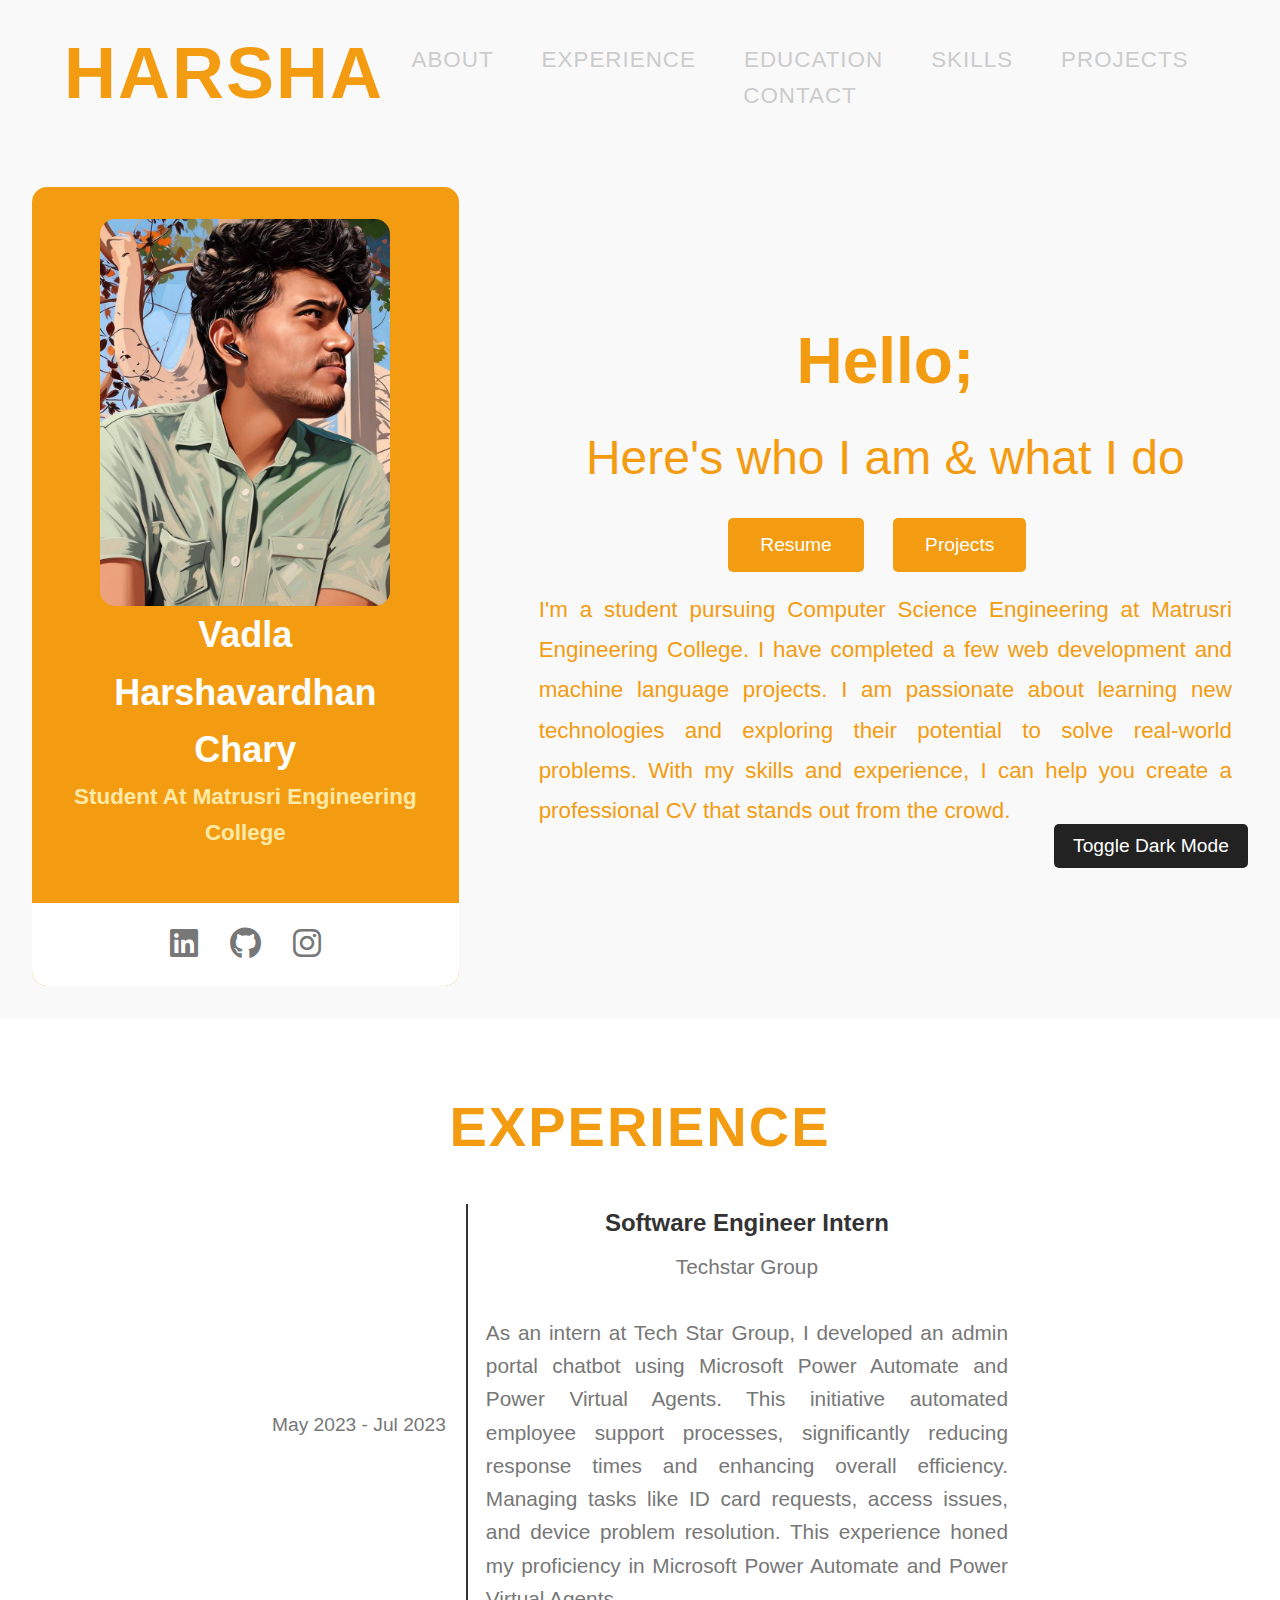
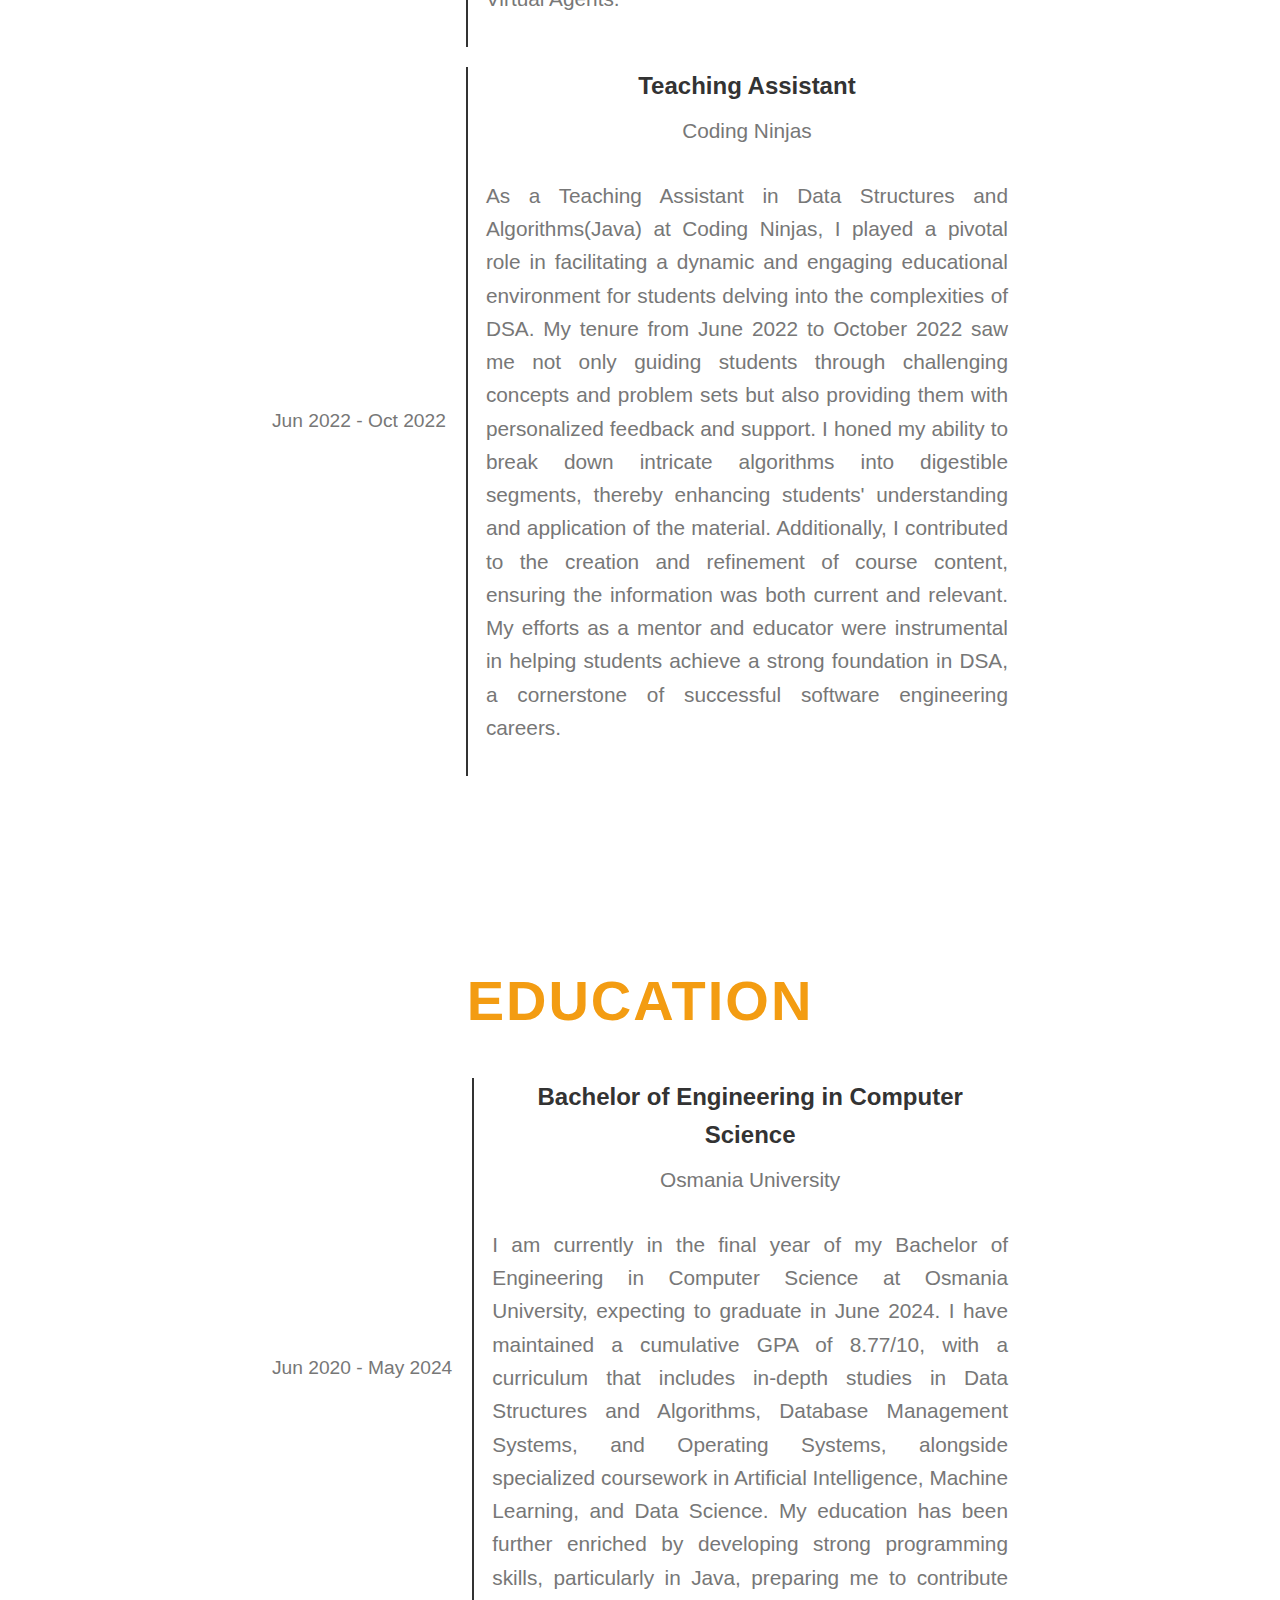
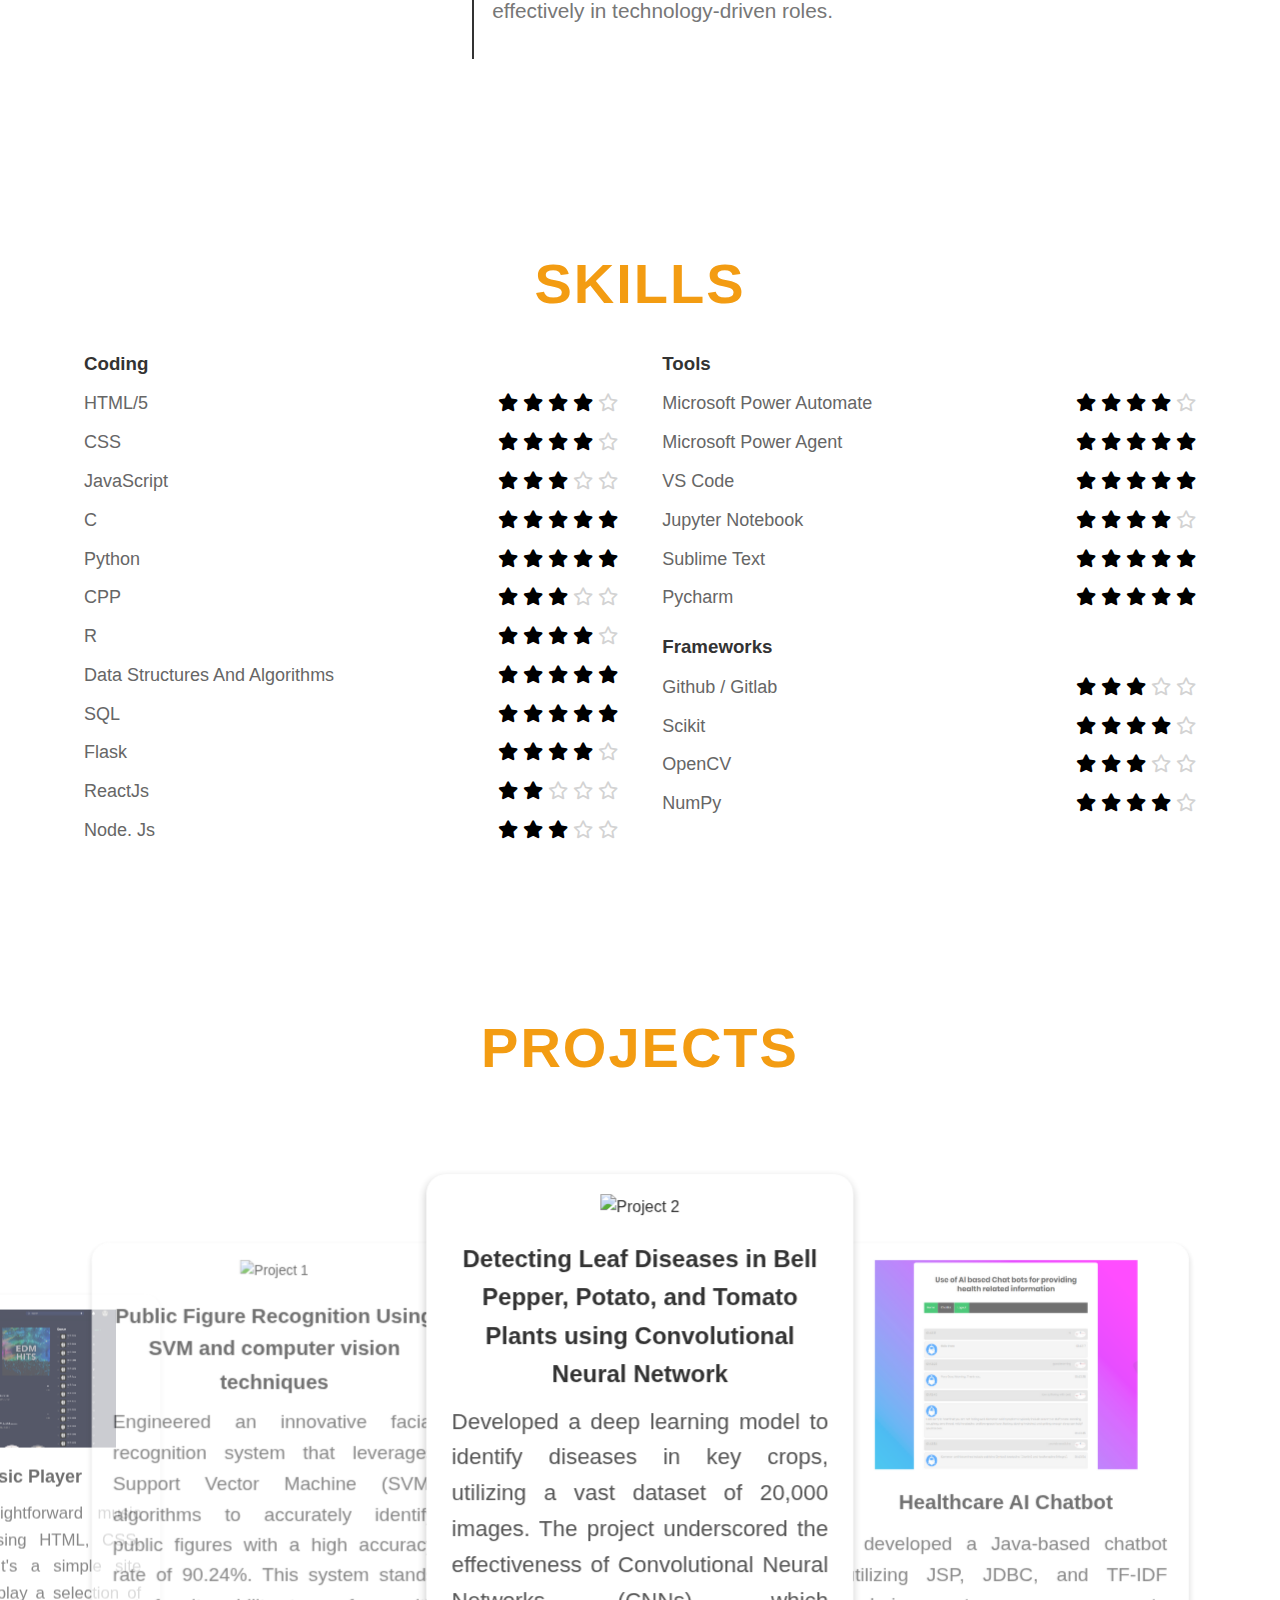
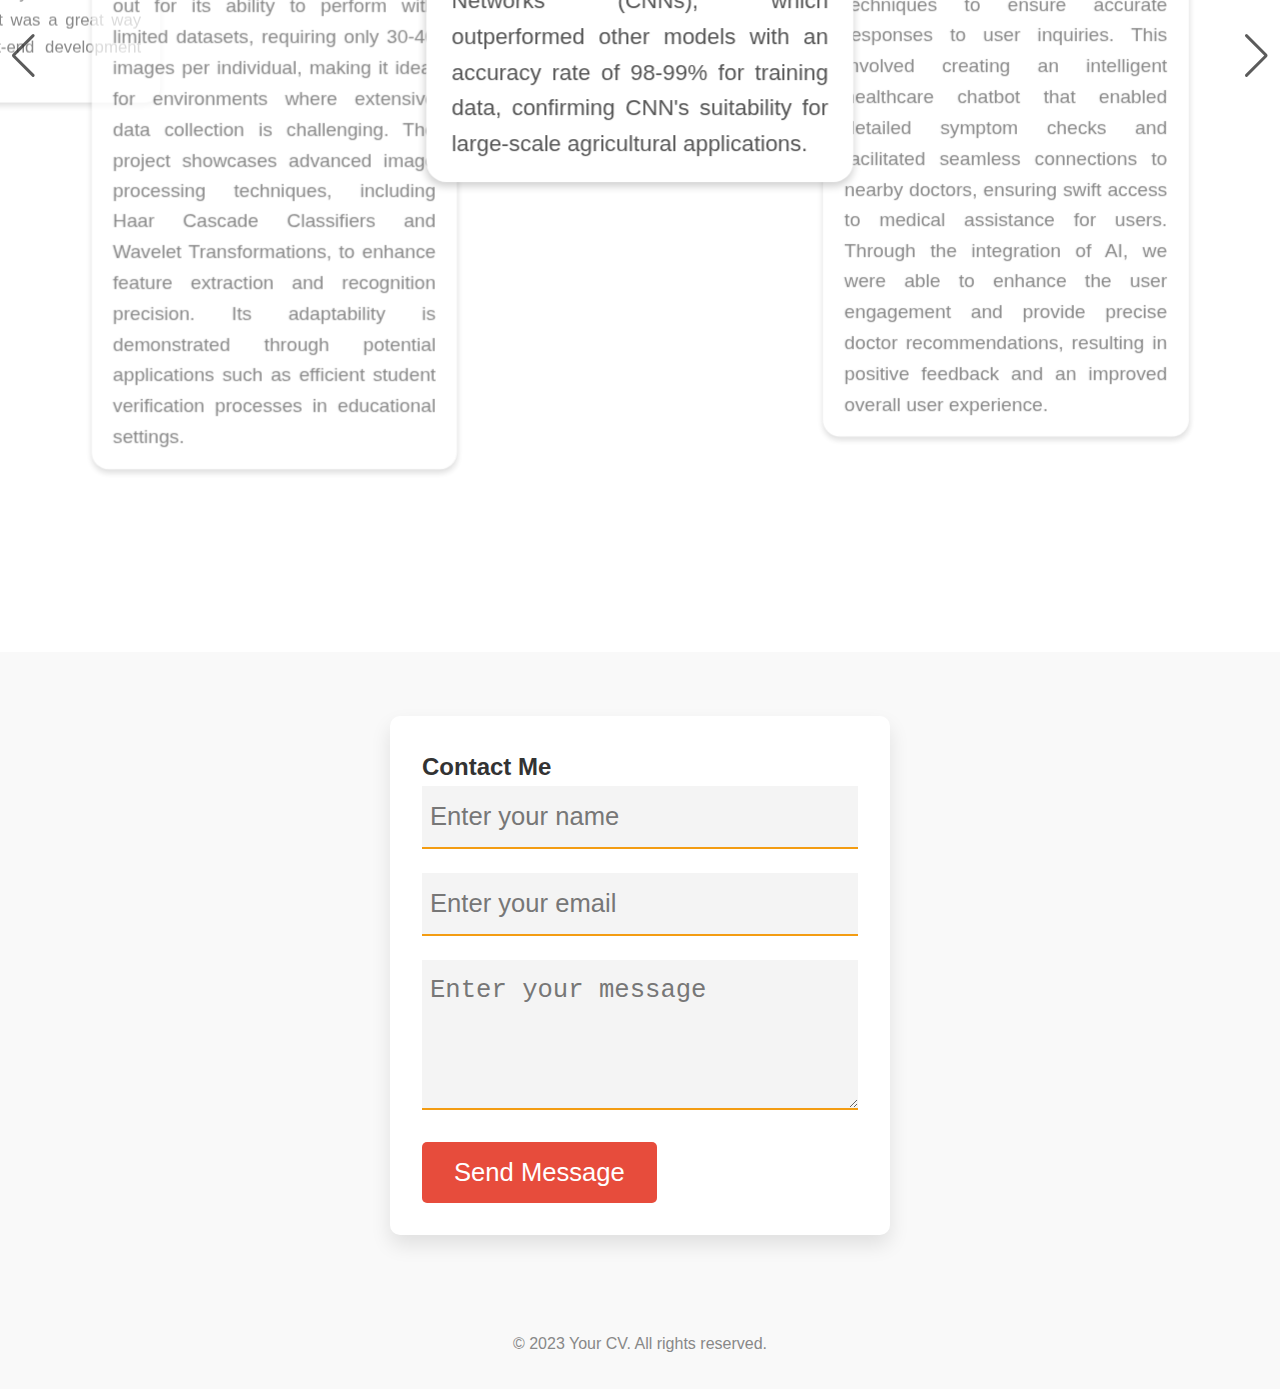
==== index.html @ 213a129a "Add files via upload" ====
<!DOCTYPE html>
<html lang="en">
<head>
    <meta charset="UTF-8">
    <meta name="viewport" content="width=device-width, initial-scale=1.0">
    <title>Your CV</title>
    <link rel="stylesheet" href="https://cdnjs.cloudflare.com/ajax/libs/font-awesome/6.0.0-beta3/css/all.min.css">
    <link rel="stylesheet" href="styles.css">
    <link rel="stylesheet" href="https://cdnjs.cloudflare.com/ajax/libs/font-awesome/6.0.0-beta3/css/all.min.css" integrity="sha384-k6RqeWeci5ZR/Lv4MR0sA0FfDOMt23CEz/5paNdF+TmFE5o5z5l5f5O5f5N3b5it" crossorigin="anonymous">
    <link rel="stylesheet" type="text/css" href="slick/slick.css"/>
    <link rel="stylesheet" href="https://unpkg.com/swiper/swiper-bundle.min.css"/>
    <!-- Ensure this link is correct -->
    <link rel="stylesheet" href="styles.css"/>
    <script type="text/javascript" src="slick/slick.min.js"></script>
    
     <script src="script.js"></script>

</head>
<body>

    
    <header class="header" id="about">
        <div class="top-layer">
            <div class="name">
                <h1>HARSHA</h1>
            </div>
            <div class="navigation">
                <!-- Hamburger Menu Icon for small screens -->
                
                <button class="hamburger" aria-label="Open navigation menu">&#9776;</button>
           
                <!-- Navigation List -->
                <ul class="nav-list">
                    <li><a href="#about">About</a></li>
                    <li><a href="#experience">Experience</a></li>
                    <li><a href="#education">Education</a></li>
                    <li><a href="#skills">Skills</a></li>
                    <li><a href="#projects">Projects</a></li>
                    <li><a href="#contact">Contact</a></li>
                </ul>
            </div>
        </div>
    </header>
    
    <div class="about-section">
        <div class="about-left">
            <div class="profile-card">
                <div class="profile-pic">
                    <!-- Place profile pic here -->
                    <img src="profile_pic.jpeg" alt="Harsha" class="profile-image">
                </div>
                
                    <div class="profile-details">
                        <h2>Vadla Harshavardhan Chary</h2>
                        <p class="role">Student At Matrusri Engineering College</p>
                
                    
                </div>
            </div>
            <div class="social-icons">
                <!-- Social media icons and links -->
                <a href="https://www.linkedin.com/your-profile" target="_blank" class="social-icon"><i class="fab fa-linkedin"></i></a>
                <a href="https://github.com/your-username" target="_blank" class="social-icon"><i class="fab fa-github"></i></a>
                <a href="https://www.instagram.com/your-username" target="_blank" class="social-icon"><i class="fab fa-instagram"></i></a>
            </div>
        </div>
        <div class="about-right">
            <div class="greeting">
                <h1>Hello;</h1>
                <p>Here's who I am & what I do</p>
                <button class="resume-button" onclick="redirectToResume()">Resume</button>
                <button class="projects-button" onclick="scrollToProjects()">Projects</button>
                <p class="description">I'm a student pursuing Computer Science Engineering at Matrusri Engineering College. I have completed a few web development and machine language projects. I am passionate about learning new technologies and exploring their potential to solve real-world problems. With my skills and experience, I can help you create a professional CV that stands out from the crowd.</p>
            </div>
        </div>
    </div>
</header>

  
    
    <!-- Experience Section -->
<section class="section"  id="experience">
    <h2>Experience</h2>
    <div class="timeline">
      <!-- Timeline Item 1 -->
      <div class="timeline-item">
        <span class="job-duration">May 2023 - Jul 2023</span>
        <div class="timeline-content">
          <h3 class="job-title">Software Engineer Intern</h3>
          <p class="company-name">Techstar Group</p>
          <p class="job-description">As an intern at Tech Star Group, I developed an admin portal chatbot using Microsoft Power Automate and Power Virtual Agents. This initiative automated employee support processes, significantly reducing response times and enhancing overall efficiency. Managing tasks like ID card requests, access issues, and device problem resolution. This experience honed my proficiency in Microsoft Power Automate and Power Virtual Agents.</p>
        </div>
      </div>
      <!-- Timeline Item 2 -->
      <div class="timeline-item">
        <span class="job-duration">Jun 2022 - Oct 2022</span>
        <div class="timeline-content">
          <h3 class="job-title">Teaching Assistant</h3>
          <p class="company-name">Coding Ninjas</p>
          <p class="job-description">As a Teaching Assistant in Data Structures and Algorithms(Java) at Coding Ninjas, I played a pivotal role in facilitating a dynamic and engaging educational environment for students delving into the complexities of DSA. My tenure from June 2022 to October 2022 saw me not only guiding students through challenging concepts and problem sets but also providing them with personalized feedback and support. I honed my ability to break down intricate algorithms into digestible segments, thereby enhancing students' understanding and application of the material. Additionally, I contributed to the creation and refinement of course content, ensuring the information was both current and relevant. My efforts as a mentor and educator were instrumental in helping students achieve a strong foundation in DSA, a cornerstone of successful software engineering careers.</p>
        </div>
      </div>
      <!-- Add more timeline items as needed -->
    </div>
  </section>
  
    
 
<!-- Education Section -->
<!-- Education Section -->
<section class="section" id="education" >
    <h2>Education</h2>
    <div class="timeline">
      <!-- Timeline Item 1 -->
      <div class="timeline-item">
        <span class="course-duration">Jun 2020 - May 2024</span>
        <div class="timeline-content">
          <h3 class="course-name">Bachelor of Engineering in Computer Science</h3>
          <p class="university-name">Osmania University</p>
          <p class="job-description">I am currently in the final year of my Bachelor of Engineering in Computer Science at Osmania University, expecting to graduate in June 2024. I have maintained a cumulative GPA of 8.77/10, with a curriculum that includes in-depth studies in Data Structures and Algorithms, Database Management Systems, and Operating Systems, alongside specialized coursework in Artificial Intelligence, Machine Learning, and Data Science. My education has been further enriched by developing strong programming skills, particularly in Java, preparing me to contribute effectively in technology-driven roles.</p>
        </div>
      </div>
      <!-- Timeline Item 2 -->
     <!-- <div class="timeline-item">
        <span class="course-duration">2014 - 2016</span>
        <div class="timeline-content">
          <h3 class="course-name">Master of Science in Software Engineering</h3>
          <p class="university-name">University of ABC</p>
          <p class="course-description">Ut enim ad minim veniam, quis nostrud exercitation ullamco laboris nisi ut aliquip ex ea commodo consequat.</p>
        </div>
      </div>
      Add more timeline items as needed -->
     <!-- <div class="timeline-item">
        <span class="course-duration">2014 - 2016</span>
        <div class="timeline-content">
          <h3 class="course-name">Master of Science in Software Engineering</h3>
          <p class="university-name">University of ABC</p>
          <p class="course-description">Ut enim ad minim veniam, quis nostrud exercitation ullamco laboris nisi ut aliquip ex ea commodo consequat.</p>
        </div>
      </div>
    </div>         -->
  </section>
  
  
  

  


 <section class="skills-section section" id="skills">
    <h2>Skills</h2>
    <div class="container">
        
        <div class="skills-list">
            <!-- Coding skills -->
            <div class="skill-category">
                <h3>Coding</h3>
                <div class="skill">
                    <span>HTML/5</span>
                    <div class="stars">
                        <i class="fas fa-star"></i>
                        <i class="fas fa-star"></i>
                        <i class="fas fa-star"></i>
                        <i class="fas fa-star"></i>
                        <i class="far fa-star"></i>
                    </div>
                </div>
                <div class="skill">
                    <span>CSS</span>
                    <div class="stars">
                        <i class="fas fa-star"></i>
                        <i class="fas fa-star"></i>
                        <i class="fas fa-star"></i>
                        <i class="fas fa-star"></i>
                        <i class="far fa-star"></i>
                    </div>
                </div>
                <div class="skill">
                    <span>JavaScript</span>
                    <div class="stars">
                        <i class="fas fa-star"></i>
                        <i class="fas fa-star"></i>
                        <i class="fas fa-star"></i>
                        <i class="far fa-star"></i>
                        <i class="far fa-star"></i>
                    </div>
                </div>
                <div class="skill">
                    <span>C</span>
                    <div class="stars">
                        <i class="fas fa-star"></i>
                        <i class="fas fa-star"></i>
                        <i class="fas fa-star"></i>
                        <i class="fas fa-star"></i>
                        <i class="fas fa-star"></i>
                    </div>
                </div>
                <div class="skill">
                    <span>Python</span>
                    <div class="stars">
                        <i class="fas fa-star"></i>
                        <i class="fas fa-star"></i>
                        <i class="fas fa-star"></i>
                        <i class="fas fa-star"></i>
                        <i class="fas fa-star"></i>
                    </div>
                </div>
                <div class="skill">
                    <span>CPP</span>
                    <div class="stars">
                        <i class="fas fa-star"></i>
                        <i class="fas fa-star"></i>
                        <i class="fas fa-star"></i>
                        <i class="far fa-star"></i>
                        <i class="far fa-star"></i>
                    </div>
                </div>
                <div class="skill">
                    <span>R</span>
                    <div class="stars">
                        <i class="fas fa-star"></i>
                        <i class="fas fa-star"></i>
                        <i class="fas fa-star"></i>
                        <i class="fas fa-star"></i>
                        <i class="far fa-star"></i>
                    </div>
                </div>
                <div class="skill">
                    <span>Data Structures And Algorithms</span>
                    <div class="stars">
                        <i class="fas fa-star"></i>
                        <i class="fas fa-star"></i>
                        <i class="fas fa-star"></i>
                        <i class="fas fa-star"></i>
                        <i class="fas fa-star"></i>
                    </div>
                </div>
                <div class="skill">
                    <span>SQL</span>
                    <div class="stars">
                        <i class="fas fa-star"></i>
                        <i class="fas fa-star"></i>
                        <i class="fas fa-star"></i>
                        <i class="fas fa-star"></i>
                        <i class="fas fa-star"></i>
                    </div>
                </div>
                <div class="skill">
                    <span>Flask</span>
                    <div class="stars">
                        <i class="fas fa-star"></i>
                        <i class="fas fa-star"></i>
                        <i class="fas fa-star"></i>
                        <i class="fas fa-star"></i>
                        <i class="far fa-star"></i>
                    </div>
                </div>
                <div class="skill">
                    <span>ReactJs</span>
                    <div class="stars">
                        <i class="fas fa-star"></i>
                        <i class="fas fa-star"></i>
                        <i class="far fa-star"></i>
                        <i class="far fa-star"></i>
                        <i class="far fa-star"></i>
                    </div>
                </div>
                <div class="skill">
                    <span>Node. Js</span>
                    <div class="stars">
                        <i class="fas fa-star"></i>
                        <i class="fas fa-star"></i>
                        <i class="fas fa-star"></i>
                        <i class="far fa-star"></i>
                        <i class="far fa-star"></i>
                    </div>
                </div>
                
                
               
                <!-- More coding skills here -->
            </div>

            <!-- Languages and Tools/Others -->
            <div class="right-column">
                <!-- Language skills -->
                <div class="skill-category">
                    <h3>Tools</h3>
                    <div class="skill">
                        <span>Microsoft Power Automate</span>
                        <div class="stars">
                            <i class="fas fa-star"></i>
                            <i class="fas fa-star"></i>
                            <i class="fas fa-star"></i>
                            <i class="fas fa-star"></i>
                            <i class="far fa-star"></i>
                        </div>
                    </div>
                    <div class="skill">
                        <span>Microsoft Power Agent</span>
                        <div class="stars">
                            <i class="fas fa-star"></i>
                            <i class="fas fa-star"></i>
                            <i class="fas fa-star"></i>
                            <i class="fas fa-star"></i>
                            <i class="fas fa-star"></i>
                        </div>
                    </div>
                    <div class="skill">
                        <span>VS Code</span>
                        <div class="stars">
                            <i class="fas fa-star"></i>
                            <i class="fas fa-star"></i>
                            <i class="fas fa-star"></i>
                            <i class="fas fa-star"></i>
                            <i class="fas fa-star"></i>
                        </div>
                    </div>
                    <div class="skill">
                        <span>Jupyter Notebook</span>
                        <div class="stars">
                            <i class="fas fa-star"></i>
                            <i class="fas fa-star"></i>
                            <i class="fas fa-star"></i>
                            <i class="fas fa-star"></i>
                            <i class="far fa-star"></i>
                        </div>
                    </div>
                    <div class="skill">
                        <span>Sublime Text</span>
                        <div class="stars">
                            <i class="fas fa-star"></i>
                            <i class="fas fa-star"></i>
                            <i class="fas fa-star"></i>
                            <i class="fas fa-star"></i>
                            <i class="fas fa-star"></i>
                        </div>
                    </div>
                    <div class="skill">
                        <span>Pycharm</span>
                        <div class="stars">
                            <i class="fas fa-star"></i>
                            <i class="fas fa-star"></i>
                            <i class="fas fa-star"></i>
                            <i class="fas fa-star"></i>
                            <i class="fas fa-star"></i>
                        </div>
                    </div>
                    <!-- More language skills here -->
                </div>
                <!-- Tools and others -->
                <div class="skill-category tools-others">
                    <h3>Frameworks</h3>
                    <div class="skill">
                        <span>Github / Gitlab</span>
                        <div class="stars">
                            <i class="fas fa-star"></i>
                            <i class="fas fa-star"></i>
                            <i class="fas fa-star"></i>
                            <i class="far fa-star"></i>
                            <i class="far fa-star"></i>
                        </div>
                    </div>
                    <div class="skill">
                        <span>Scikit</span>
                        <div class="stars">
                            <i class="fas fa-star"></i>
                            <i class="fas fa-star"></i>
                            <i class="fas fa-star"></i>
                            <i class="fas fa-star"></i>
                            <i class="far fa-star"></i>
                        </div>
                    </div>
                    <div class="skill">
                        <span>OpenCV</span>
                        <div class="stars">
                            <i class="fas fa-star"></i>
                            <i class="fas fa-star"></i>
                            <i class="fas fa-star"></i>
                            <i class="far fa-star"></i>
                            <i class="far fa-star"></i>
                        </div>
                    </div>
                    <div class="skill">
                        <span>NumPy</span>
                        <div class="stars">
                            <i class="fas fa-star"></i>
                            <i class="fas fa-star"></i>
                            <i class="fas fa-star"></i>
                            <i class="fas fa-star"></i>
                            <i class="far fa-star"></i>
                        </div>
                    </div>
                    <!-- More tools and other skills here -->
                </div>
            </div>
        </div>
    </div>
</section>




<!-- Projects Section -->
<section id="projects" class="section">
    <h2>Projects</h2>
    <!-- Swiper -->
    <div class="swiper-container">
        <!-- Additional required wrapper -->
        <div class="swiper-wrapper">
            <!-- Slides -->
            <div class="swiper-slide">
                <div class="project-card">
                    <img src="project1.png" alt="Project 1">
                    <h3>Public Figure Recognition Using SVM and computer vision techniques</h3>
                    <p>Engineered an innovative facial recognition system that leverages Support Vector Machine (SVM) algorithms to accurately identify public figures with a high accuracy rate of 90.24%. This system stands out for its ability to perform with limited datasets, requiring only 30-40 images per individual, making it ideal for environments where extensive data collection is challenging. The project showcases advanced image processing techniques, including Haar Cascade Classifiers and Wavelet Transformations, to enhance feature extraction and recognition precision. Its adaptability is demonstrated through potential applications such as efficient student verification processes in educational settings.</p>
                </div>
            </div>
            <div class="swiper-slide">
                <div class="project-card">
                    <img src="project2.png" alt="Project 2">
                    <h3>Detecting Leaf Diseases in Bell Pepper, Potato, and
                        Tomato Plants using Convolutional Neural Network</h3>
                    <p>Developed a deep learning model to identify diseases in key crops, utilizing a vast dataset of 20,000 images. The project underscored the effectiveness of Convolutional Neural Networks (CNNs), which outperformed other models with an accuracy rate of 98-99% for training data, confirming CNN's suitability for large-scale agricultural applications.</p>
                </div>
            </div>
            <div class="swiper-slide">
                <div class="project-card">
                    <img src="project3.png" alt="Project 3">
                    <h3>Healthcare AI Chatbot</h3>
                    <p> I developed a Java-based chatbot utilizing JSP, JDBC, and TF-IDF techniques to ensure accurate responses to user inquiries. This involved creating an intelligent healthcare chatbot that enabled detailed symptom checks and facilitated seamless connections to nearby doctors, ensuring swift access to medical assistance for users. Through the integration of AI, we were able to enhance the user engagement and provide precise doctor recommendations, resulting in positive feedback and an improved overall user experience.</p>
                </div>
            </div>
            <div class="swiper-slide">
                <div class="project-card">
                    <img src="project4.png" alt="Project 4">
                    <h3>Static Music Player</h3>
                    <p>I created a straightforward music player website using HTML, CSS, and JavaScript. It's a simple site where users can play a selection of songs. The project was a great way to apply my front-end development skills.</p>
                </div>
            </div>
          
            <!-- Repeat for other projects -->
        </div>
        <!-- If you want navigation buttons -->
        <div class="swiper-button-prev"></div>
        <div class="swiper-button-next"></div>
    </div>
</section>


     
    <!-- Contact Section -->
 
 
<section class="contact-form-section contact" id="contact">
    <div class="contact-form">
        <h2>Contact Me</h2>
        <form action="https://formspree.io/f/mleyvoyw" method="POST">
            <div class="form-group">
                
                <input type="text" id="name" name="name" placeholder="Enter your name" required>
            </div>
            <div class="form-group">
                
                <input type="email" id="email" name="email" placeholder="Enter your email" required>
            </div>
            <div class="form-group">
                
                <textarea id="message" name="message" placeholder="Enter your message" required></textarea>
            </div>
            <button type="submit">Send Message</button>
        </form>
    </div>
</section>



      <button class="scroll-to-top" id="scrollToTop">&#8593;</button>

    <footer class="footer">
        <p>&copy; 2023 Your CV. All rights reserved.</p>
    </footer>

    
    <button class="toggle-btn" onclick="toggleDarkMode()">Toggle Dark Mode</button>
    <script src="https://unpkg.com/swiper/swiper-bundle.min.js"></script>
<!-- Ensure this script tag comes after the Swiper JS -->
<script src="script.js"></script>
<!-- Your script file -->

    
</body>
</html>
---- styles.css ----
* {
    margin: 0;
    padding: 0;
    box-sizing: border-box;
}

body {
    font-family: 'Poppins', sans-serif;
    line-height: 1.6;
    overflow-x: hidden;
    transition: background-color 0.3s, color 0.3s;
    background-color: #111;
    color: #ccc;
    transition: background-color 0.5s, color 0.5s; /* Smooth transition */
}

/* Header and Navigation */
.hamburger {
    display: none; /* Initially hidden for larger screens */
    font-size: 2.5rem; /* Icon size */
    background: none;
    border: none;
    color: #ccc;
    cursor: pointer;
    z-index: 1001; /* Ensure it's above other content */
}


.name {
    font-size: 2.25rem;
    color: #f39c12;
    margin-bottom: 0.5rem;
    text-transform: uppercase;
    letter-spacing: 2px;
}

.title {
    font-size: 1rem;
    color: #3498db;
    letter-spacing: 1px;
}

.navbar {
    background: linear-gradient(rgba(17, 17, 17, 0.9), rgba(17, 17, 17, 0.9)); /* Update the background */
    position: absolute; /* Update the positioning */
    top: 0;
    left: 0;
    right: 0;
    z-index: 1000;
    transition: background-color 0.3s;
    padding: 1rem 0;
    box-shadow: 0 2px 4px rgba(0, 0, 0, 0.1);
}


.nav-list {
    list-style: none;
    display: flex;
    justify-content: center;
    align-items: center;
    flex-wrap: wrap;
}

.nav-list li {
    margin: 0 1.5rem;
}

.nav-list li a {
    font-size: 1.4rem; /* Adjusted font size */
    color: #ccc; /* Set appropriate color */
    text-transform: uppercase;
    letter-spacing: 1px;
    transition: color 0.3s;
    text-decoration: none;
    padding-bottom: 0.5rem;
    border-bottom: 2px solid transparent;
}

.nav-list li a:hover {
    color: #f39c12;
    border-bottom-color: #f39c12;
}

.active-nav-link {
    color: #f39c12 !important;
    border-bottom-color: #f39c12 !important;
}

/* Header */
.header {
    position: relative;
    text-align: center;
    background-color: #f9f9f9;
    margin-bottom: 0;
    padding-top: 0;
    padding-bottom: 0;
    
}

.top-layer {
   
     display: flex;
    justify-content: space-between;
    align-items: center;
    padding: 1rem 4rem; /* Less padding for a tighter top bar */
    /* Retaining your color */
}

.name-role {
    color: #f39c12;
    font-size: 2.5rem; /* Slightly smaller to fit new structure */
}

.navigation ul {
    list-style: none;
    display: flex;
}

.navigation li {
    margin-left: 1.5rem;
}

.navigation a {
    font-size: 1.4rem; /* Adjusted font size */
    color: #f39c12; /* Set appropriate color */
    text-transform: uppercase;
    transition: color 0.3s;
}

.navigation a:hover {
    color: #e74c3c;
}

/* About Section */
.about-section {
    display: flex;
    align-items: center;
    justify-content: center;
    padding: 2rem;
    background-color: #f9f9f9;
    
}


.about-left {
    flex: 1; /* This allows the item to grow */
     /* Your chosen color */
     background-color: #f39c12;
    padding: 2rem; /* Padding inside the box */
    border-radius: 15px; /* Rounded corners */
    position: relative; /* Allows absolute positioning relative to this container */
    display: flex; /* Enables flexbox layout */
    flex-direction: column; /* Stacks children vertically */
    align-items: center; /* Centers children horizontally */
    text-align: center; /* Centers text */
     /* Adds space below the container */
    /* height: 100%; Remove this line if it's causing issues */
    /* Add this if you want the box to grow with content */
    min-height: 30px; /* Minimum height */
    width: 100%;
    overflow: hidden;
    padding-bottom: 0;
}

/* Additional styles for responsive adjustments */
@media (max-width: 768px) { /* Adjust to your breakpoint needs */
    .about-left {
        width: 100%; /* Full width on smaller screens */
        margin-bottom: 1rem; /* Less space on smaller screens */
        padding: 1rem; /* Adjust padding */
        min-height: auto; /* Let the height be automatic on small screens */
    }
}
.profile-pic {
    /* Ensure this container fits the image and doesn't crop it */
    width: 100%; /* Fit to the parent's width */
    height: auto; /* Maintain the aspect ratio */
    display: flex; /* Use flex to center the image */
    align-items: center;
    justify-content: center;
}
.profile-pic img { /* Assuming .profile-pic is the class for the img element */
    max-width: 80%; /* Make the image fill the container */
    height: auto;
    border-radius: 15px;
    height: auto; /* Keep the aspect ratio */
     /* Make the image round to fit the container */
}

.profile-card {
     /* Fixed width; you might want to make this responsive as well */
   /* Fixed height */
     /* Ensure the path to your image is correct */
     /* This will make it round */
    flex-grow: 1;
    overflow: hidden; /* This ensures nothing spills out of the border-radius */
    display: flex; /* Added for centering content, if you have any other content in the profile card */
    align-items: center; /* Center align the content vertically */
    justify-content: center; /* Center align the content horizontally */
    margin-bottom: 0; /* Space below the profile card */
    flex-direction: column; 

}

.profile-details {
   
    font-size: 1.5rem; /* Increased font size */
    margin-bottom: 0.3rem; /* Reduced margin */
    color: #fff; /* White text */
    font-weight: bold; /* Bold text */
}
.profile-details .role {
    font-size: 1.4rem; /* Increased font size */
    margin-bottom: 0; /* Increased margin */
    color: #ffeaa7; /* Light yellow text */
    /*font-style: italic; /* Italic text */
}




.social-icons {
   
    display: flex;
    justify-content: center;
    align-items: center;

    width: 100%;
    background-color: #fff; /* White background */
    padding: 1rem; /* Padding around icons */
    border-radius: 0 0 15px 15px; /* Rounded corners at the bottom */
    width: 100%; /* Full width */
    width: calc(100% + 4rem); /* Full width including padding */
    margin-left: -2rem; /* Adjusts for padding */
    margin-right: -2rem; /* Adjusts for padding */
    border-radius: 0; /* Removes rounded corners */
    margin-top: 0;
}

.social-icon {
    display: inline-block;
    margin: 0 0.5rem; /* Space between icons */
    font-size: 2rem;
     /* Orange color */
    transition: color 0.3s;
    margin-top: 0;
}

.social-icon:hover {
    color: #e74c3c;
}
.about-right {
    flex: 2;
    padding-left: 4rem;
    display: flex;
    flex-direction: column;
    justify-content: center;
    align-items: center; 
}

.greeting {
    font-size: 3rem;
    color: #f39c12;
    margin-bottom: 1rem;
    text-align: center; 
}
.greeting h1 {
    font-size: 4rem; /* Increased font size */
    color: #f39c12; /* Orange text */
    margin-bottom: 0.5rem; /* Reduced margin */
}
.intro {
    font-size: 1.8rem;
    color: #333;
    margin-bottom: 2rem;
    font-weight: 300;
}
.buttons {
    margin-bottom: 1rem; /* Space between buttons and description */
}



.resume-button,
.projects-button {
    background-color: #f39c12;
    color: #fff;
    border: none;
    border-radius: 5px;
    padding: 1rem 2rem;
    font-size: 1.2rem;
    cursor: pointer;
    margin-right: 1rem;
    transition: background-color 0.3s, color 0.3s;
}

.resume-button:hover,
.projects-button:hover {
    background-color: #e74c3c;
}
.description{
    font-size: 1.4rem; /* Slightly larger font size */
    color: #f39c12; /* Subtle dark color */
    line-height: 1.8; /* More space between lines for readability */
    max-width: 750px; /* Controlled width */
    text-align: justify; /* Justified text alignment */
    font-weight: 400; /* Regular font weight */
    padding: 1rem; /* Padding around the text */
     /* Light background */
    border-radius: 8px; /* Rounded corners */
    margin: 0 auto;
     /* Subtle shadow */
}
/* Other sections */
/* ... (Add styling for other sections) ... */

/* Dark mode styles */
/* ... (Add dark mode styles) ... */

/*

/* Sections */
.section {
    padding: 8rem 0;
    text-align: center;
    background-color: #f9f9f9; /* Set the background color */
    color: #333;
}

.section h2 {
    font-size: 3.5rem;
    color: #f39c12;
    margin-bottom: 2rem;
    text-transform: uppercase;
    letter-spacing: 2px;
}

.section p {
    font-size: 1.3rem;
    margin-bottom: 2rem;
    color: #777;
}
/*skills*/

/* Skills Section */
/* Skills Section */
.skills-section {
    padding: 4rem 0;
    text-align: center;
}
.skills-section h2{
   margin-bottom: 0;
}

.container {
            max-width: 2000px;
            margin: auto;
            padding: 20px;
            margin-left: 5%;
            margin-right: 5%;
            
            

        }
        .container h3{
            text-align: left;
            margin-bottom: 2%;
            
        }
        .skills-list {
            display: flex;
            flex-direction: row;
            flex-wrap: wrap;
            justify-content: space-between;
            gap: 2%;
        }
        .skill-category {
            flex-basis: 48%; /* Adjust this value to control the width of the columns */
        }
        .right-column {
            flex-basis: 48%;
        }
        .tools-others {
            margin-top: 20px; /* Adjust this value for spacing between language and tools/others */
        }
        .skill {
            display: flex;
            justify-content: space-between;
            align-items: center;
            margin-bottom: 10px;
            font-size:large;
        }
        .stars {
            display: inline-block;
            color: black; /* Color for filled stars */
        }
        .stars .far {
            color: lightgray; /* Color for empty stars */
        }
       
         .skill:hover span {
    font-weight: bold; /* This will make the text turn bold when hovering */
    color: #333; /* Darker color for the text */
}

.skill:hover .stars .fas.fa-star {
    color:gold; /* This will make the filled stars turn yellow when hovering */
}

/* Optional: You may want to define a default lighter text color and normal font weight */
.skill span {
    color: #666; /* Default lighter text color */
    font-weight: normal; /* Default font weight */
}

        @media (max-width: 768px) {
            .skill-category,
            .right-column {
                flex-basis: 100%;
            }
        }
/* Add any additional styling rules as needed */


/* Add any additional styling rules as needed */


/* Experience */

/* Experience Section */
.experience-section {
    padding: 4rem 0;
    text-align: center;
  }
  
  .timeline {
    position: relative;
    display: flex;
    flex-grow: 1;
    flex-direction: column;
    max-width: 60%; 
    margin: 2rem auto;
    padding: 0 1rem; /* Adds some padding on the sides */
  }
  

  
  .timeline-item {
    display: flex;
    align-items: center;
    flex-direction: row;
    justify-content: space-between; /* or stretch if you want the children to stretch */
    margin-bottom: 20px;
    
  }
  
  .timeline-content {
    flex-grow: 2; /* Allows the content to grow and take up more space */
    padding-left: 20px;
    position: relative;
  }
  
  .timeline-content::before {
    content: '';
    background: #333;
    width: 2px;
    height: 100%;
    position: absolute;
    top: 0;
    left: 0;
  }
  
  .job-duration {
    font-size: 1.2rem;
    color: #777;
    margin-right: 20px;
    flex-grow: 0;
  }
  
  .job-title {
    font-size: 1.5rem;
    color: #333;
    font-weight: bold;
    margin-bottom: 0.5rem;
  }
  
  .company-name {
    font-size: 1.2rem;
    color: #777;
    margin-bottom: 1rem;
  }
  
  .job-description {
    font-size: 1rem; /* Adjusted for better readability */
    color: #333; /* A darker color for better contrast */
    text-align: justify;
    text-justify: inter-word;
    line-height: 1.6; /* Added line height for better readability */
    margin-bottom: 1rem; /* Space after the paragraph */

  }
  
/* Education*/
/* Education Section */

/* Education Section */
.education-section {
  padding: 4rem 0;
  text-align: center;
}



.timeline-item {
  display: flex;
  justify-content: space-between;
  align-items: center;
  margin-bottom: 20px;
  width: 100%;
}

.timeline-content {
  flex: 1;
  padding-left: 20px;
  position: relative;
}

.timeline-content::before {
  content: '';
  background: #333;
  width: 2px;
  height: 100%;
  position: absolute;
  top: 0;
  left: 0;
}

.course-duration {
  font-size: 1.2rem;
  color: #777;
  margin-right: 20px;
}

.course-name {
  font-size: 1.5rem;
  color: #333;
  font-weight: bold;
  margin-bottom: 0.5rem;
}

.university-name {
  font-size: 1.2rem;
  color: #777;
  margin-bottom: 1rem;
}

.course-description {
  font-size: 1rem;
  color: #777;
}


/* Add responsive styles and other styles as needed */


/* Projects */
.section {
    padding: 4rem 0;
    text-align: center;
    background-color: #fff; /* Assuming a light theme */
    
}

/* Swiper container */
.swiper-container {
    width: 100%;
    padding-top: 50px;
    padding-bottom: 50px;
    overflow: hidden; 
}

/* Swiper slide */
.swiper-slide {
    background-position: center;
    background-size: cover;
    width: 350px; /* Increase width */
    height: 100%; /* Increase height */
    opacity: 0.7; /* Adjust opacity */
    transition: transform 0.5s, opacity 0.5s; /* Smooth transition for transform and opacity */
    display: flex;
    align-items: center;
    justify-content: center;
}

/* Active slide */
.swiper-slide-active {
    opacity: 1; /* Make active slide fully visible */
    transform: scale(1.1); /* Enlarge active slide */
}

/* Project card */
.project-card {
    box-shadow: 0 4px 8px rgba(0,0,0,0.2); /* Card shadow */
    border-radius: 20px; /* Rounded corners for card */
    overflow: auto; /* Hide overflow */
    background: #fff; /* Card background color */
    display: flex;
    flex-direction: column;
    align-items: center;
    justify-content: space-between; /* Distribute space */
    height: 100%;
    padding: 20px; /* Padding inside the card */
}

.project-card img {
    max-width: 80%; /* Adjust if necessary */
    max-height: 30vh; /* new line - adjust based on viewport height */
    height: auto;
    margin-bottom: 20px;
}

.project-card h3 {
    font-size: 1.5rem; /* Larger font size for title */
    color: #333; /* Darker text color */
    margin-bottom: 10px;
}

.project-card p {
    font-size: calc(1rem + 0.5vw); /* new line - adjust font size based on viewport width */
    color: #555;
    text-align: justify;
    margin: 0 5px; /* Add some horizontal margin */
    
}

/* Navigation buttons */
.swiper-button-prev,
.swiper-button-next {
    color: #333; /* Match the color with the text */
    opacity: 0.8; /* Slightly transparent */
    transition: opacity 0.2s; /* Smooth transition for hover effect */
}

.swiper-button-prev:hover,
.swiper-button-next:hover {
    opacity: 1; /* Fully visible on hover */
}


/* Contact Form */
/* Contact Form */
/* Contact Form Section */
.contact-form-section {
    background-color: #f9f9f9;
    padding: 4rem 1rem;
}

.contact-form {
    max-width: 500px;
    margin: 0 auto;
    padding: 2rem;
    background-color: #fff;
    border-radius: 10px;
    box-shadow: 0 10px 20px rgba(0, 0, 0, 0.1);
}

.contact-form h2 {
    color: #333;
}

.contact-form input,
.contact-form textarea {
    background-color: #f4f4f4;
    border: none;
    border-bottom: 2px solid #f39c12;
    color: #333;
    padding: 1rem 0.5rem;
    width: 100%;
    margin-bottom: 1.5rem;
    font-size: 1.6rem;
    transition: border-color 0.3s;
}

.contact-form input::placeholder,
.contact-form textarea::placeholder {
    color: #777;
}

.contact-form input:focus,
.contact-form textarea:focus {
    outline: none;
    border-color: #e74c3c;
}

.contact-form textarea {
    height: 150px;
}

.contact-form button {
    background-color: #e74c3c;
    color: #fff;
    border: none;
    border-radius: 5px;
    padding: 1rem 2rem;
    font-size: 1.6rem;
    cursor: pointer;
    transition: background-color 0.3s, color 0.3s;
}

.contact-form button:hover {
    background-color: #c0392b;
    color: #fff;
}

.contact-form label {
    font-size: 1.4rem;
    font-weight: bold;
    margin-bottom: 0.5rem;
    color: #444;
}

/* Additional styling for success message */
.success-message {
    color: #27ae60; /* Green color */
    font-size: 1.4rem;
    margin-top: 1rem;
}

/* Social Icons */
.social-icons {
    text-align: center;
    margin-top: 3rem;
}

.social-icons a {
    display: inline-block;
    margin: 0 1rem;
    font-size: 2rem;
    color: #777;
    transition: color 0.3s;
}

.social-icons a:hover {
    color: #f39c12;
}
/* Scroll-to-Top Button */
.scroll-to-top {
    position: fixed;
    bottom: 2rem;
    right: 2rem;
    background-color: #f39c12;
    color: #fff;
    border: none;
    border-radius: 50%;
    padding: 1rem;
    font-size: 1.5rem;
    cursor: pointer;
    opacity: 0;
    transform: translateY(100px);
    transition: opacity 0.3s, transform 0.3s;
}

.scroll-to-top.active {
    opacity: 1;
    transform: translateY(0);
}

/* Dark mode styles */
.dark-mode body {
    background-color: #0f0f0f;
    color: #ffffff;
}

/* Dark mode toggle button */
.toggle-btn {
    position: fixed;
    bottom: 2rem;
    right: 2rem;
    font-size: 1.2rem;
    cursor: pointer;
    background-color: #222;
    color: #fff;
    padding: 0.7rem 1.2rem;
    border: none;
    border-radius: 5px;
    transition: background-color 0.3s, color 0.3s;
    z-index: 1000;
}

.toggle-btn:hover {
    background-color: #f39c12;
    color: #222;
}
/*dark*/
/* Dark Mode Styles */
/* General Styles */
body {
    /* ... existing styles ... */
    transition: background-color 0.5s, color 0.5s; /* Smooth transition */
}

/* Dark Mode Styles */
.dark-mode {
    background-color: #121212; /* Slightly darker background */
    color: rgb(204, 204, 204); /* Lighter text */
}
.dark-mode .description{
    color:rgb(204, 204, 204);
}
.dark-mode .navbar,
.dark-mode .header,
.dark-mode .about-section,
.dark-mode .section,
.dark-mode .skills-section,
.dark-mode .contact-form-section,
.dark-mode .footer{
    background-color: #1f1f1f; /* Uniform dark background */
    transition: background-color 0.5s; /* Smooth transition */
}

.dark-mode .navbar a,
.dark-mode .nav-list li a,
.dark-mode .social-icons a,
.dark-mode .navigation a {
    color: #bdbdbd; /* Subtle text color */
    transition: color 0.5s; /* Smooth transition */
}

.dark-mode .navbar a:hover,
.dark-mode .nav-list li a:hover,
.dark-mode .social-icons a:hover,
.dark-mode .navigation a:hover {
    color: #f39c12; /* Accent color on hover */
}
.dark-mode .contact-form h2{
    color: #0f0f0f;
}
.dark-mode .resume-button,
.dark-mode .projects-button {
    background-color: #f39c12; /* Accent color for buttons */
    color: #1f1f1f; /* Dark text on buttons */
    box-shadow: 0 4px 6px rgba(0, 0, 0, 0.1); /* Subtle shadow */
    transition: background-color 0.5s, color 0.5s, box-shadow 0.5s; /* Smooth transition */
}

.dark-mode .resume-button:hover,
.dark-mode .projects-button:hover {
    background-color: #e74c3c; /* Different accent color on hover */
    color: #fff; /* White text on hover */
    box-shadow: 0 6px 8px rgba(0, 0, 0, 0.2); /* Slightly darker shadow on hover */
}

.dark-mode .name,
.dark-mode .title,
.dark-mode .greeting,
.dark-mode .section h2,
.dark-mode .contact-form h2 {
    color: #f39c12; /* Accent color for headings */
}

.dark-mode .about-left {
    border: 2px solid #f39c12; /* Accent color border */
    box-shadow: 0 4px 6px rgba(0, 0, 0, 0.1); /* Subtle shadow */
}

.dark-mode .skill-category h3,
.dark-mode .about-right .intro,
.dark-mode .about-right .greeting {
    color: #e0e0e0; /* Lighter text color */
}

.dark-mode .toggle-btn {
    background-color: #f39c12; /* Accent color for toggle button */
    color: #1f1f1f; /* Dark text on toggle button */
    box-shadow: 0 4px 6px rgba(0, 0, 0, 0.1); /* Subtle shadow */
    transition: background-color 0.5s, color 0.5s, box-shadow 0.5s; /* Smooth transition */
}

.dark-mode .toggle-btn:hover {
    background-color: #e74c3c; /* Different accent color on hover */
    color: #fff; /* White text on hover */
    box-shadow: 0 6px 8px rgba(0, 0, 0, 0.2); /* Slightly darker shadow on hover */
}

body.dark-mode .container h3,
body.dark-mode .skill span,
body.dark-mode .contact-form label {
  color: rgb(204, 204, 204); /* Lighter text color for dark mode */
}
body.dark-mode .contact-form h2{
    color: #000;
}
body.dark-mode .stars .fas.fa-star {
    color: goldenrod; /* Keep stars gold, but you can adjust if you like */
  }
  body.dark-mode .stars:hover .fas.fa-star {
    color: gold; /* Keep stars gold, but you can adjust if you like */
  }
  body.dark-mode .stars .far {
    color: #333333; /* Darker empty stars */
  }
/* Dark mode styles for Experience and Education sections */
body.dark-mode .experience-section,
body.dark-mode .education-section {
  background-color: #121212; /* Dark background */
  color: rgb(204, 204, 204); /* Light text color */
}

body.dark-mode .timeline-content::before,
body.dark-mode .timeline-item::before {
  background: #777; /* Lighter line color for dark mode */
}


body.dark-mode .company-name,
body.dark-mode .job-description,
body.dark-mode .university-name,
body.dark-mode .course-description {
  color: rgb(204, 204, 204); /* Lighter text color for details in dark mode */
}
body.dark-mode .job-duration,
body.dark-mode .course-duration{
    color: white;
}
body.dark-mode .job-title,
body.dark-mode .course-name {
  color: white; /* Light text color for titles in dark mode */
}

/* Optional: if you have links or other elements inside these sections, you might want to style them too */
body.dark-mode .timeline a {
  color: #4ea8de; /* Example link color */
}

/* If you have buttons or other interactive elements, style them as well */
body.dark-mode .timeline button {
  background-color: #333;
  color: #fff;
}

body.dark-mode .timeline button:hover {
  background-color: #555;
}

/* Media Queries */

/* Footer */
.footer {
    background-color: #f9f9f9;
    color: #888;
    text-align: center;
    padding: 2rem 0;

}
/* media queries*/
@media (max-width: 992px) {
    .swiper-slide {
        width: 300px; /* Adjust the width for smaller screens */
        height: 400px; /* Adjust the height for smaller screens */
    }
}

@media screen and (max-width: 768px) {
  
    .hamburger {
        display: block; /* Show the hamburger menu on small screens */
        position: absolute;
        top: 1rem;
        right: 1rem;
    }
    
    .contact-form input,
    .contact-form textarea {
        width: 100%;
        padding: 0.8rem;
        margin-bottom: 1rem;
        font-size: 14px;
    }
    .nav-list {
        display: none !important; /* Stack the list items */
        width: 100%; /* Each list item should take full width */
        margin: 0; /* Reset any margins */
        border-bottom: 1px solid #333; /* Keep the separator */
    }
    .name {
        font-size: 1.75rem; /* Smaller font size for tablets */
        margin-bottom: 0.25rem; /* Reduced bottom margin */
        letter-spacing: 1px; 
    }

    .title {
        font-size: 0.875rem;
        letter-spacing: 0.5px;
    }

    .nav-list.open {
         /* Display the nav list when open */
        
         display: flex !important;
         flex-direction: column;
         justify-content: center; /* Center items horizontally */
         align-items: center; 
         width: 100%; /* Full width */
         height: 100vh; /* Full height */
         position: fixed; /* Use fixed to cover the entire viewport */
         top: 0;
         left: 0;
         background-color: rgba(0, 0, 0, 0.8); /* Semi-transparent background */
         z-index: 10;
         padding: 0; /* Reset padding */
         margin: 0; /* Reset margin to remove browser default styles */
         overflow-y: auto; /* In case the list is longer than the s*/
         list-style: none;
    }
    
    .nav-list li a {
        padding: 1rem; /* Padding for tap targets */
        text-align: center; /* Center the text inside the links */
        display: block; /* Block level for full-width tap/click area */
        border: none; /* Remove borders */
        font-size: 1rem; /* Adjust font size */
}
    
    .nav-list li {
        width: 100%; /* Full width to align with the parent container */
        margin: 0; /* Reset margins */
        padding: 10px 0; /* Add some vertical padding */
        border-bottom: 1px solid #333; /* Add a separator */
    }
    
    .nav-list li a:hover,
    .nav-list li a:focus {
        background-color: #f39c12; /* Your theme's highlight color */
  color: #111; /* Contrast color for the text */
  transition: background-color 0.3s ease, color 0.3s ease; /* Transition for smooth color change */
    }
    .nav-list li:last-child {
        border-bottom: none; /* Remove the bottom border for the last item */
    }
    /* ... (Adjust other styles as needed) ... */
    
    .top-layer {
        padding: 1rem; /* Less padding for a tighter top bar on smaller screens */
    }
    .name-role {
        font-size: 2rem; /* Slightly smaller to fit new structure */
    }

    .about-right {
        padding-left: 2rem; /* Less padding on the left */
    }

    .greeting {
        font-size: 2.5rem; /* Smaller greeting font size */
    }

    .greeting h1 {
        font-size: 3.5rem; /* Smaller font size for the heading inside greeting */
    }

    .intro,
    .description {
        font-size: 1.6rem; /* Slightly smaller font size for intro and description */
    }
    .about-section {
        flex-direction: column; /* Stack children vertically */
    }
    .resume-button,
    .projects-button {
        padding: 0.8rem 1.5rem; /* Smaller padding for buttons */
        font-size: 1rem; /* Smaller font size for button text */
        margin-right: 0.5rem; /* Less margin to the right of buttons */
    }

    .social-icons {
        padding: 0.5rem; /* Less padding around icons */
        margin-left: 0; /* Resetting margin adjustments */
        margin-right: 0; /* Resetting margin adjustments */
    }
    .about-section {
        flex-direction: column; /* Stack children vertically */
    }
    .about-left{
        width: 100%;
        text-align: center;
        padding-bottom: 0;
    }
    .swiper-slide {
        width: 280px; /* Slightly reduce the width */
        height: 500px;
         /* Slightly reduce the height */
    }

    /* Adjust project card styles for smaller screens */
    .project-card img {
        max-width: 100%; 
        /* Allow image to fill the card width */
    }

    /* Reduce font sizes slightly */
    .project-card h3 {
        font-size: 15px;
    }

    .project-card p {
        font-size: 10px;
    }
    .project-card {
        padding: 15px;
        overflow: auto;
        width: 100%; 
    
    }
    .timeline {
        max-width: 95%;
        padding: 0 15px; /* Padding for medium screens */
      }
    
      .timeline-content::before {
        /* Remove the timeline bar on medium screens */
        display: none;
      }
    
      .timeline-item {
        /* Continue with card layout */
        background: #f9f9f9; /* Light background to match your theme */
        border-left: 5px solid #f39c12; /* A colored border line on the left side */
        border-radius: 8px; /* Rounded corners for the cards */
        box-shadow: 0 2px 10px #f39c12; /* Subtle shadow with a color hint */
        margin-bottom: 1.5rem;
        overflow: hidden;
        flex-direction: row;
        padding: 1.5rem; /* Inner spacing */
        text-align: left; /* Align text to the left for card layout */
      }
      .job-duration,
  .course-duration {
    color: #f39c12; /* Use theme color */
    font-weight: bold;
    margin-bottom: 0.5rem; /* Space below duration */
  }

  .job-title,
  .course-name {
    color: #333; /* Darker color for title */
    font-size: 1.1rem;
    margin-bottom: 0.25rem;
  }

  .company-name,
  .university-name {
    color: #666; /* Gray color for company/university name */
    font-size: 1rem;
    margin-bottom: 0.5rem;
  }

  .job-description,
  .course-description {
    color: #666; /* Gray color for description */
    font-size: 0.9rem;
    line-height: 1.4; /* Improved line height for readability */
  }


/* Ensure the timeline content does not exceed the card width */
.timeline-content {
  word-wrap: break-word;
}
.skill-category, .right-column {
    flex-basis: 100%; /* Each skill category takes full width on smaller screens */
  }

  .skills-list {
    gap: 1rem; /* Reduce gap for smaller screens */
  }
  .contact-form {
    padding: 1.5rem;
    max-width: 90%; /* Make form width responsive */
}

.contact-form input,
.contact-form textarea,
.contact-form button {
    font-size: 1.4rem; /* Adjust font size for medium screens */
}
.toggle-btn {
    font-size: 1rem; /* Smaller font size on tablets */
    padding: 0.5rem 1rem; /* Smaller padding */
    bottom: 1.5rem;
    right: 1.5rem;
} 
.section h2 {
    font-size: 2.5rem; /* Smaller size for medium screens */
}

}

@media (max-width: 576px) {
    .navbar {
        padding: 0.5rem 0;
    }

    .nav-list {
        justify-content: space-around; /* Better spacing for small screens */
    }

    .nav-list li {
        margin: 0; /* Remove margin for very small screens */
    }
    
    .nav-list li a {
        font-size: 1rem; /* Smaller font size for mobile */
        padding-bottom: 1rem;
    }

    .name {
        font-size: 1.5rem; /* Even smaller font size for mobile */
        letter-spacing: 0; /* Reduce letter-spacing for smaller screens */
    }

    .title {
        font-size: 0.75rem;
    }
    .top-layer {
        flex-direction: column; /* Stack elements vertically */
        padding: 0.5rem; /* Even less padding */
    }

    .name-role {
        font-size: 1.5rem; /* Even smaller for mobile devices */
    }
    .about-left{
        width: 100%;
        padding-bottom: 0;
    }
   
    .about-right {
        width: 100%; /* Full width on smaller screens */
        padding: 1rem; /* Adjust padding */
    }

    .greeting {
        font-size: 2rem; /* Even smaller greeting font size */
    }

    .greeting h1 {
        font-size: 3rem; /* Even smaller font size for the heading */
    }

    .intro,
    .description {
        font-size: 1.4rem; /* Even smaller font size */
    }

    .resume-button,
    .projects-button {
        padding: 0.5rem 1rem; /* Smaller padding for buttons */
        font-size: 1rem; /* Smaller font size for button text */
        margin: 0.5rem 0; /* Adjust margin for stacked buttons */
    }

    .social-icons {
        flex-wrap: wrap; /* Allow icons to wrap */
        padding: 0.5rem; /* Less padding around icons */
    }

    .social-icon {
        font-size: 1.5rem; /* Smaller icons on mobile */
        margin: 0.25rem; /* Less space between icons */
    }
    .about-section {
        flex-direction: column; /* Stack flex children vertically */
        align-items: center; /* Center the items since they are now stacked */
    }

    .about-left{
        width: 100%;
        text-align: center;
        padding-bottom: 0;
    }
    .about-right {
        width: 100%; /* Full width for both sections */
        padding: 1rem; /* Adjust the padding */
        text-align: center; /* Center the text for readability */
    }

    /* Since they are now stacked, no need for flex-grow on .profile-card */
    .profile-card {
        width: 100%;
         /* Full width */
        /* Adjust padding, font-sizes, and other properties as needed */
    }

    /* Adjust the profile image size for small screens */
    .profile-pic img {
        max-width: 90%; /* Making the image a bit smaller so it fits nicely */
        margin-bottom: 1rem; /* Add some space below the image */
    }

    /* For .about-right, we remove the padding-left as it's now a column layout */
    .about-right {
        padding-left: 0;
        padding-right: 0;
        padding-bottom: 2rem; /* More padding at the bottom */
    }

    /* Adjust font sizes and margins for smaller screens */
    .greeting h1 {
        font-size: 2.5rem; /* Adjust the font size down */
    }

    .intro,
    .description {
        font-size: 1.5rem; /* Adjust the font size down */
    }

    .resume-button,
    .projects-button {
        padding: 0.8rem 1.5rem; /* Adjust padding for smaller screens */
        font-size: 1rem; /* Adjust the font size */
        margin: 0 0.5rem 0.5rem 0; /* Adjust margin for smaller screens */
    }

    /* Adjust social icons as well */
    .social-icons {
        padding: 0.5rem; /* Less padding for the icons */
    }

    .social-icon {
        font-size: 1.5rem; /* Smaller icons */
        margin: 0 10px; /* Less space between icons */
    }

    /* Ensure that the navigation menu (hamburger) is visible and other nav items are perhaps hidden or adjusted for the mobile view */
    .navigation ul {
        flex-direction: column; /* Stack the navigation items */
        align-items: center; /* Center align navigation items */
        padding: 0; /* Remove padding */
    }

    .navigation li {
        margin: 0.5rem 0; /* Add vertical space between menu items */
    }

    .hamburger {
        display: block; /* Ensure the hamburger icon is visible */
    }

    /* Hide the navigation list by default and toggle via JavaScript when hamburger is clicked */
    .nav-list {
        display: none; /* Hide the nav list initially */
    }

    /* Add styles for when the nav-list is toggled to show */
    .nav-list.active {
        display: flex; /* Show the nav list */
    }
    .swiper-container {
        padding-top: 30px;
        padding-bottom: 30px;
    }

    .swiper-slide {
        width: 250px; /* Further reduce the width for small screens */
        height: 100%; /* Further reduce the height for small screens */
    }

    /* Resize the project card for mobile devices */
    .project-card {
        /* Reduce padding */
        padding: 10px;
        overflow: auto;
    }

    /* Resize the image for mobile devices */
    .project-card img {
        max-width: 100%; /* Full width of the card */
        max-height: 20vh; /* Reduce space below image */
    }

    /* Adjust the size of the text for readability on smaller screens */
    .project-card h3 {
        font-size: 2.5vw; /* Reduce title font size */
    }

    .project-card p {
        font-size: 2vw; /* Reduce paragraph font size */
        overflow-y: auto;
       
    }
   
    /* Adjust navigation buttons on mobile */
    .swiper-button-prev,
    .swiper-button-next {
        transform: scale(0.75); /* Make buttons smaller */
    }
    .timeline {
        max-width: 100%;
        padding: 0 15px; /* Padding for smaller screens */
      }
    
      .timeline-content::before {
        /* Remove the timeline bar on small screens */
        display: none;
      }
    
      .timeline-item {
        /* Convert to card layout */
        background: #f9f9f9; /* Light background to match your theme */
        border-left: 5px solid #f39c12; /* A colored border line on the left side */
        border-radius: 8px; /* Rounded corners for the cards */
        box-shadow: 0 2px 10px #f39c12;/* Subtle shadow with a color hint */
        margin-bottom: 1.5rem;
        flex-direction: column;
        overflow: hidden;
        padding: 1rem; /* Inner spacing */
        text-align: left; /* Align text to the left for card layout */
      }
      .container {
        margin-left: 2%;
        margin-right: 2%;
        padding: 0 10px;
      }
    
      .skills-list {
        justify-content: center; /* Center skills list on very small screens */
      }
    
      .skill {
        font-size: medium; /* Adjust font size for very small screens */
      }
      .contact-form-section {
        padding: 2rem 1rem; /* Less padding on small screens */
    }

    .contact-form {
        max-width: 100%; /* Make form take full width on small screens */
    }

    .contact-form input,
    .contact-form textarea,
    .contact-form button {
        font-size: 1.2rem; /* Adjust font size for small screens */
    }
    success-message {
        color: #27ae60;
        font-size: 1.4rem;
        margin-top: 1rem;
    }
    .toggle-btn {
        font-size: 0.8rem; /* Even smaller font size on mobile phones */
        padding: 0.4rem 0.8rem; /* Even smaller padding */
        bottom: 1rem;
        right: 1rem;
    }
    .section h2 {
        font-size: 1.75rem; /* Even smaller size for small screens */
        margin-bottom: 1.5rem; /* Less margin for tighter spaces */
        letter-spacing: 1px; /* Reduced letter-spacing for small screens */
    }
    }
---- styles.css ----
* {
    margin: 0;
    padding: 0;
    box-sizing: border-box;
}

body {
    font-family: 'Poppins', sans-serif;
    line-height: 1.6;
    overflow-x: hidden;
    transition: background-color 0.3s, color 0.3s;
    background-color: #111;
    color: #ccc;
    transition: background-color 0.5s, color 0.5s; /* Smooth transition */
}

/* Header and Navigation */
.hamburger {
    display: none; /* Initially hidden for larger screens */
    font-size: 2.5rem; /* Icon size */
    background: none;
    border: none;
    color: #ccc;
    cursor: pointer;
    z-index: 1001; /* Ensure it's above other content */
}


.name {
    font-size: 2.25rem;
    color: #f39c12;
    margin-bottom: 0.5rem;
    text-transform: uppercase;
    letter-spacing: 2px;
}

.title {
    font-size: 1rem;
    color: #3498db;
    letter-spacing: 1px;
}

.navbar {
    background: linear-gradient(rgba(17, 17, 17, 0.9), rgba(17, 17, 17, 0.9)); /* Update the background */
    position: absolute; /* Update the positioning */
    top: 0;
    left: 0;
    right: 0;
    z-index: 1000;
    transition: background-color 0.3s;
    padding: 1rem 0;
    box-shadow: 0 2px 4px rgba(0, 0, 0, 0.1);
}


.nav-list {
    list-style: none;
    display: flex;
    justify-content: center;
    align-items: center;
    flex-wrap: wrap;
}

.nav-list li {
    margin: 0 1.5rem;
}

.nav-list li a {
    font-size: 1.4rem; /* Adjusted font size */
    color: #ccc; /* Set appropriate color */
    text-transform: uppercase;
    letter-spacing: 1px;
    transition: color 0.3s;
    text-decoration: none;
    padding-bottom: 0.5rem;
    border-bottom: 2px solid transparent;
}

.nav-list li a:hover {
    color: #f39c12;
    border-bottom-color: #f39c12;
}

.active-nav-link {
    color: #f39c12 !important;
    border-bottom-color: #f39c12 !important;
}

/* Header */
.header {
    position: relative;
    text-align: center;
    background-color: #f9f9f9;
    margin-bottom: 0;
    padding-top: 0;
    padding-bottom: 0;
    
}

.top-layer {
   
     display: flex;
    justify-content: space-between;
    align-items: center;
    padding: 1rem 4rem; /* Less padding for a tighter top bar */
    /* Retaining your color */
}

.name-role {
    color: #f39c12;
    font-size: 2.5rem; /* Slightly smaller to fit new structure */
}

.navigation ul {
    list-style: none;
    display: flex;
}

.navigation li {
    margin-left: 1.5rem;
}

.navigation a {
    font-size: 1.4rem; /* Adjusted font size */
    color: #f39c12; /* Set appropriate color */
    text-transform: uppercase;
    transition: color 0.3s;
}

.navigation a:hover {
    color: #e74c3c;
}

/* About Section */
.about-section {
    display: flex;
    align-items: center;
    justify-content: center;
    padding: 2rem;
    background-color: #f9f9f9;
    
}


.about-left {
    flex: 1; /* This allows the item to grow */
     /* Your chosen color */
     background-color: #f39c12;
    padding: 2rem; /* Padding inside the box */
    border-radius: 15px; /* Rounded corners */
    position: relative; /* Allows absolute positioning relative to this container */
    display: flex; /* Enables flexbox layout */
    flex-direction: column; /* Stacks children vertically */
    align-items: center; /* Centers children horizontally */
    text-align: center; /* Centers text */
     /* Adds space below the container */
    /* height: 100%; Remove this line if it's causing issues */
    /* Add this if you want the box to grow with content */
    min-height: 30px; /* Minimum height */
    width: 100%;
    overflow: hidden;
    padding-bottom: 0;
}

/* Additional styles for responsive adjustments */
@media (max-width: 768px) { /* Adjust to your breakpoint needs */
    .about-left {
        width: 100%; /* Full width on smaller screens */
        margin-bottom: 1rem; /* Less space on smaller screens */
        padding: 1rem; /* Adjust padding */
        min-height: auto; /* Let the height be automatic on small screens */
    }
}
.profile-pic {
    /* Ensure this container fits the image and doesn't crop it */
    width: 100%; /* Fit to the parent's width */
    height: auto; /* Maintain the aspect ratio */
    display: flex; /* Use flex to center the image */
    align-items: center;
    justify-content: center;
}
.profile-pic img { /* Assuming .profile-pic is the class for the img element */
    max-width: 80%; /* Make the image fill the container */
    height: auto;
    border-radius: 15px;
    height: auto; /* Keep the aspect ratio */
     /* Make the image round to fit the container */
}

.profile-card {
     /* Fixed width; you might want to make this responsive as well */
   /* Fixed height */
     /* Ensure the path to your image is correct */
     /* This will make it round */
    flex-grow: 1;
    overflow: hidden; /* This ensures nothing spills out of the border-radius */
    display: flex; /* Added for centering content, if you have any other content in the profile card */
    align-items: center; /* Center align the content vertically */
    justify-content: center; /* Center align the content horizontally */
    margin-bottom: 0; /* Space below the profile card */
    flex-direction: column; 

}

.profile-details {
   
    font-size: 1.5rem; /* Increased font size */
    margin-bottom: 0.3rem; /* Reduced margin */
    color: #fff; /* White text */
    font-weight: bold; /* Bold text */
}
.profile-details .role {
    font-size: 1.4rem; /* Increased font size */
    margin-bottom: 0; /* Increased margin */
    color: #ffeaa7; /* Light yellow text */
    /*font-style: italic; /* Italic text */
}




.social-icons {
   
    display: flex;
    justify-content: center;
    align-items: center;

    width: 100%;
    background-color: #fff; /* White background */
    padding: 1rem; /* Padding around icons */
    border-radius: 0 0 15px 15px; /* Rounded corners at the bottom */
    width: 100%; /* Full width */
    width: calc(100% + 4rem); /* Full width including padding */
    margin-left: -2rem; /* Adjusts for padding */
    margin-right: -2rem; /* Adjusts for padding */
    border-radius: 0; /* Removes rounded corners */
    margin-top: 0;
}

.social-icon {
    display: inline-block;
    margin: 0 0.5rem; /* Space between icons */
    font-size: 2rem;
     /* Orange color */
    transition: color 0.3s;
    margin-top: 0;
}

.social-icon:hover {
    color: #e74c3c;
}
.about-right {
    flex: 2;
    padding-left: 4rem;
    display: flex;
    flex-direction: column;
    justify-content: center;
    align-items: center; 
}

.greeting {
    font-size: 3rem;
    color: #f39c12;
    margin-bottom: 1rem;
    text-align: center; 
}
.greeting h1 {
    font-size: 4rem; /* Increased font size */
    color: #f39c12; /* Orange text */
    margin-bottom: 0.5rem; /* Reduced margin */
}
.intro {
    font-size: 1.8rem;
    color: #333;
    margin-bottom: 2rem;
    font-weight: 300;
}
.buttons {
    margin-bottom: 1rem; /* Space between buttons and description */
}



.resume-button,
.projects-button {
    background-color: #f39c12;
    color: #fff;
    border: none;
    border-radius: 5px;
    padding: 1rem 2rem;
    font-size: 1.2rem;
    cursor: pointer;
    margin-right: 1rem;
    transition: background-color 0.3s, color 0.3s;
}

.resume-button:hover,
.projects-button:hover {
    background-color: #e74c3c;
}
.description{
    font-size: 1.4rem; /* Slightly larger font size */
    color: #f39c12; /* Subtle dark color */
    line-height: 1.8; /* More space between lines for readability */
    max-width: 750px; /* Controlled width */
    text-align: justify; /* Justified text alignment */
    font-weight: 400; /* Regular font weight */
    padding: 1rem; /* Padding around the text */
     /* Light background */
    border-radius: 8px; /* Rounded corners */
    margin: 0 auto;
     /* Subtle shadow */
}
/* Other sections */
/* ... (Add styling for other sections) ... */

/* Dark mode styles */
/* ... (Add dark mode styles) ... */

/*

/* Sections */
.section {
    padding: 8rem 0;
    text-align: center;
    background-color: #f9f9f9; /* Set the background color */
    color: #333;
}

.section h2 {
    font-size: 3.5rem;
    color: #f39c12;
    margin-bottom: 2rem;
    text-transform: uppercase;
    letter-spacing: 2px;
}

.section p {
    font-size: 1.3rem;
    margin-bottom: 2rem;
    color: #777;
}
/*skills*/

/* Skills Section */
/* Skills Section */
.skills-section {
    padding: 4rem 0;
    text-align: center;
}
.skills-section h2{
   margin-bottom: 0;
}

.container {
            max-width: 2000px;
            margin: auto;
            padding: 20px;
            margin-left: 5%;
            margin-right: 5%;
            
            

        }
        .container h3{
            text-align: left;
            margin-bottom: 2%;
            
        }
        .skills-list {
            display: flex;
            flex-direction: row;
            flex-wrap: wrap;
            justify-content: space-between;
            gap: 2%;
        }
        .skill-category {
            flex-basis: 48%; /* Adjust this value to control the width of the columns */
        }
        .right-column {
            flex-basis: 48%;
        }
        .tools-others {
            margin-top: 20px; /* Adjust this value for spacing between language and tools/others */
        }
        .skill {
            display: flex;
            justify-content: space-between;
            align-items: center;
            margin-bottom: 10px;
            font-size:large;
        }
        .stars {
            display: inline-block;
            color: black; /* Color for filled stars */
        }
        .stars .far {
            color: lightgray; /* Color for empty stars */
        }
       
         .skill:hover span {
    font-weight: bold; /* This will make the text turn bold when hovering */
    color: #333; /* Darker color for the text */
}

.skill:hover .stars .fas.fa-star {
    color:gold; /* This will make the filled stars turn yellow when hovering */
}

/* Optional: You may want to define a default lighter text color and normal font weight */
.skill span {
    color: #666; /* Default lighter text color */
    font-weight: normal; /* Default font weight */
}

        @media (max-width: 768px) {
            .skill-category,
            .right-column {
                flex-basis: 100%;
            }
        }
/* Add any additional styling rules as needed */


/* Add any additional styling rules as needed */


/* Experience */

/* Experience Section */
.experience-section {
    padding: 4rem 0;
    text-align: center;
  }
  
  .timeline {
    position: relative;
    display: flex;
    flex-grow: 1;
    flex-direction: column;
    max-width: 60%; 
    margin: 2rem auto;
    padding: 0 1rem; /* Adds some padding on the sides */
  }
  

  
  .timeline-item {
    display: flex;
    align-items: center;
    flex-direction: row;
    justify-content: space-between; /* or stretch if you want the children to stretch */
    margin-bottom: 20px;
    
  }
  
  .timeline-content {
    flex-grow: 2; /* Allows the content to grow and take up more space */
    padding-left: 20px;
    position: relative;
  }
  
  .timeline-content::before {
    content: '';
    background: #333;
    width: 2px;
    height: 100%;
    position: absolute;
    top: 0;
    left: 0;
  }
  
  .job-duration {
    font-size: 1.2rem;
    color: #777;
    margin-right: 20px;
    flex-grow: 0;
  }
  
  .job-title {
    font-size: 1.5rem;
    color: #333;
    font-weight: bold;
    margin-bottom: 0.5rem;
  }
  
  .company-name {
    font-size: 1.2rem;
    color: #777;
    margin-bottom: 1rem;
  }
  
  .job-description {
    font-size: 1rem; /* Adjusted for better readability */
    color: #333; /* A darker color for better contrast */
    text-align: justify;
    text-justify: inter-word;
    line-height: 1.6; /* Added line height for better readability */
    margin-bottom: 1rem; /* Space after the paragraph */

  }
  
/* Education*/
/* Education Section */

/* Education Section */
.education-section {
  padding: 4rem 0;
  text-align: center;
}



.timeline-item {
  display: flex;
  justify-content: space-between;
  align-items: center;
  margin-bottom: 20px;
  width: 100%;
}

.timeline-content {
  flex: 1;
  padding-left: 20px;
  position: relative;
}

.timeline-content::before {
  content: '';
  background: #333;
  width: 2px;
  height: 100%;
  position: absolute;
  top: 0;
  left: 0;
}

.course-duration {
  font-size: 1.2rem;
  color: #777;
  margin-right: 20px;
}

.course-name {
  font-size: 1.5rem;
  color: #333;
  font-weight: bold;
  margin-bottom: 0.5rem;
}

.university-name {
  font-size: 1.2rem;
  color: #777;
  margin-bottom: 1rem;
}

.course-description {
  font-size: 1rem;
  color: #777;
}


/* Add responsive styles and other styles as needed */


/* Projects */
.section {
    padding: 4rem 0;
    text-align: center;
    background-color: #fff; /* Assuming a light theme */
    
}

/* Swiper container */
.swiper-container {
    width: 100%;
    padding-top: 50px;
    padding-bottom: 50px;
    overflow: hidden; 
}

/* Swiper slide */
.swiper-slide {
    background-position: center;
    background-size: cover;
    width: 350px; /* Increase width */
    height: 100%; /* Increase height */
    opacity: 0.7; /* Adjust opacity */
    transition: transform 0.5s, opacity 0.5s; /* Smooth transition for transform and opacity */
    display: flex;
    align-items: center;
    justify-content: center;
}

/* Active slide */
.swiper-slide-active {
    opacity: 1; /* Make active slide fully visible */
    transform: scale(1.1); /* Enlarge active slide */
}

/* Project card */
.project-card {
    box-shadow: 0 4px 8px rgba(0,0,0,0.2); /* Card shadow */
    border-radius: 20px; /* Rounded corners for card */
    overflow: auto; /* Hide overflow */
    background: #fff; /* Card background color */
    display: flex;
    flex-direction: column;
    align-items: center;
    justify-content: space-between; /* Distribute space */
    height: 100%;
    padding: 20px; /* Padding inside the card */
}

.project-card img {
    max-width: 80%; /* Adjust if necessary */
    max-height: 30vh; /* new line - adjust based on viewport height */
    height: auto;
    margin-bottom: 20px;
}

.project-card h3 {
    font-size: 1.5rem; /* Larger font size for title */
    color: #333; /* Darker text color */
    margin-bottom: 10px;
}

.project-card p {
    font-size: calc(1rem + 0.5vw); /* new line - adjust font size based on viewport width */
    color: #555;
    text-align: justify;
    margin: 0 5px; /* Add some horizontal margin */
    
}

/* Navigation buttons */
.swiper-button-prev,
.swiper-button-next {
    color: #333; /* Match the color with the text */
    opacity: 0.8; /* Slightly transparent */
    transition: opacity 0.2s; /* Smooth transition for hover effect */
}

.swiper-button-prev:hover,
.swiper-button-next:hover {
    opacity: 1; /* Fully visible on hover */
}


/* Contact Form */
/* Contact Form */
/* Contact Form Section */
.contact-form-section {
    background-color: #f9f9f9;
    padding: 4rem 1rem;
}

.contact-form {
    max-width: 500px;
    margin: 0 auto;
    padding: 2rem;
    background-color: #fff;
    border-radius: 10px;
    box-shadow: 0 10px 20px rgba(0, 0, 0, 0.1);
}

.contact-form h2 {
    color: #333;
}

.contact-form input,
.contact-form textarea {
    background-color: #f4f4f4;
    border: none;
    border-bottom: 2px solid #f39c12;
    color: #333;
    padding: 1rem 0.5rem;
    width: 100%;
    margin-bottom: 1.5rem;
    font-size: 1.6rem;
    transition: border-color 0.3s;
}

.contact-form input::placeholder,
.contact-form textarea::placeholder {
    color: #777;
}

.contact-form input:focus,
.contact-form textarea:focus {
    outline: none;
    border-color: #e74c3c;
}

.contact-form textarea {
    height: 150px;
}

.contact-form button {
    background-color: #e74c3c;
    color: #fff;
    border: none;
    border-radius: 5px;
    padding: 1rem 2rem;
    font-size: 1.6rem;
    cursor: pointer;
    transition: background-color 0.3s, color 0.3s;
}

.contact-form button:hover {
    background-color: #c0392b;
    color: #fff;
}

.contact-form label {
    font-size: 1.4rem;
    font-weight: bold;
    margin-bottom: 0.5rem;
    color: #444;
}

/* Additional styling for success message */
.success-message {
    color: #27ae60; /* Green color */
    font-size: 1.4rem;
    margin-top: 1rem;
}

/* Social Icons */
.social-icons {
    text-align: center;
    margin-top: 3rem;
}

.social-icons a {
    display: inline-block;
    margin: 0 1rem;
    font-size: 2rem;
    color: #777;
    transition: color 0.3s;
}

.social-icons a:hover {
    color: #f39c12;
}
/* Scroll-to-Top Button */
.scroll-to-top {
    position: fixed;
    bottom: 2rem;
    right: 2rem;
    background-color: #f39c12;
    color: #fff;
    border: none;
    border-radius: 50%;
    padding: 1rem;
    font-size: 1.5rem;
    cursor: pointer;
    opacity: 0;
    transform: translateY(100px);
    transition: opacity 0.3s, transform 0.3s;
}

.scroll-to-top.active {
    opacity: 1;
    transform: translateY(0);
}

/* Dark mode styles */
.dark-mode body {
    background-color: #0f0f0f;
    color: #ffffff;
}

/* Dark mode toggle button */
.toggle-btn {
    position: fixed;
    bottom: 2rem;
    right: 2rem;
    font-size: 1.2rem;
    cursor: pointer;
    background-color: #222;
    color: #fff;
    padding: 0.7rem 1.2rem;
    border: none;
    border-radius: 5px;
    transition: background-color 0.3s, color 0.3s;
    z-index: 1000;
}

.toggle-btn:hover {
    background-color: #f39c12;
    color: #222;
}
/*dark*/
/* Dark Mode Styles */
/* General Styles */
body {
    /* ... existing styles ... */
    transition: background-color 0.5s, color 0.5s; /* Smooth transition */
}

/* Dark Mode Styles */
.dark-mode {
    background-color: #121212; /* Slightly darker background */
    color: rgb(204, 204, 204); /* Lighter text */
}
.dark-mode .description{
    color:rgb(204, 204, 204);
}
.dark-mode .navbar,
.dark-mode .header,
.dark-mode .about-section,
.dark-mode .section,
.dark-mode .skills-section,
.dark-mode .contact-form-section,
.dark-mode .footer{
    background-color: #1f1f1f; /* Uniform dark background */
    transition: background-color 0.5s; /* Smooth transition */
}

.dark-mode .navbar a,
.dark-mode .nav-list li a,
.dark-mode .social-icons a,
.dark-mode .navigation a {
    color: #bdbdbd; /* Subtle text color */
    transition: color 0.5s; /* Smooth transition */
}

.dark-mode .navbar a:hover,
.dark-mode .nav-list li a:hover,
.dark-mode .social-icons a:hover,
.dark-mode .navigation a:hover {
    color: #f39c12; /* Accent color on hover */
}
.dark-mode .contact-form h2{
    color: #0f0f0f;
}
.dark-mode .resume-button,
.dark-mode .projects-button {
    background-color: #f39c12; /* Accent color for buttons */
    color: #1f1f1f; /* Dark text on buttons */
    box-shadow: 0 4px 6px rgba(0, 0, 0, 0.1); /* Subtle shadow */
    transition: background-color 0.5s, color 0.5s, box-shadow 0.5s; /* Smooth transition */
}

.dark-mode .resume-button:hover,
.dark-mode .projects-button:hover {
    background-color: #e74c3c; /* Different accent color on hover */
    color: #fff; /* White text on hover */
    box-shadow: 0 6px 8px rgba(0, 0, 0, 0.2); /* Slightly darker shadow on hover */
}

.dark-mode .name,
.dark-mode .title,
.dark-mode .greeting,
.dark-mode .section h2,
.dark-mode .contact-form h2 {
    color: #f39c12; /* Accent color for headings */
}

.dark-mode .about-left {
    border: 2px solid #f39c12; /* Accent color border */
    box-shadow: 0 4px 6px rgba(0, 0, 0, 0.1); /* Subtle shadow */
}

.dark-mode .skill-category h3,
.dark-mode .about-right .intro,
.dark-mode .about-right .greeting {
    color: #e0e0e0; /* Lighter text color */
}

.dark-mode .toggle-btn {
    background-color: #f39c12; /* Accent color for toggle button */
    color: #1f1f1f; /* Dark text on toggle button */
    box-shadow: 0 4px 6px rgba(0, 0, 0, 0.1); /* Subtle shadow */
    transition: background-color 0.5s, color 0.5s, box-shadow 0.5s; /* Smooth transition */
}

.dark-mode .toggle-btn:hover {
    background-color: #e74c3c; /* Different accent color on hover */
    color: #fff; /* White text on hover */
    box-shadow: 0 6px 8px rgba(0, 0, 0, 0.2); /* Slightly darker shadow on hover */
}

body.dark-mode .container h3,
body.dark-mode .skill span,
body.dark-mode .contact-form label {
  color: rgb(204, 204, 204); /* Lighter text color for dark mode */
}
body.dark-mode .contact-form h2{
    color: #000;
}
body.dark-mode .stars .fas.fa-star {
    color: goldenrod; /* Keep stars gold, but you can adjust if you like */
  }
  body.dark-mode .stars:hover .fas.fa-star {
    color: gold; /* Keep stars gold, but you can adjust if you like */
  }
  body.dark-mode .stars .far {
    color: #333333; /* Darker empty stars */
  }
/* Dark mode styles for Experience and Education sections */
body.dark-mode .experience-section,
body.dark-mode .education-section {
  background-color: #121212; /* Dark background */
  color: rgb(204, 204, 204); /* Light text color */
}

body.dark-mode .timeline-content::before,
body.dark-mode .timeline-item::before {
  background: #777; /* Lighter line color for dark mode */
}


body.dark-mode .company-name,
body.dark-mode .job-description,
body.dark-mode .university-name,
body.dark-mode .course-description {
  color: rgb(204, 204, 204); /* Lighter text color for details in dark mode */
}
body.dark-mode .job-duration,
body.dark-mode .course-duration{
    color: white;
}
body.dark-mode .job-title,
body.dark-mode .course-name {
  color: white; /* Light text color for titles in dark mode */
}

/* Optional: if you have links or other elements inside these sections, you might want to style them too */
body.dark-mode .timeline a {
  color: #4ea8de; /* Example link color */
}

/* If you have buttons or other interactive elements, style them as well */
body.dark-mode .timeline button {
  background-color: #333;
  color: #fff;
}

body.dark-mode .timeline button:hover {
  background-color: #555;
}

/* Media Queries */

/* Footer */
.footer {
    background-color: #f9f9f9;
    color: #888;
    text-align: center;
    padding: 2rem 0;

}
/* media queries*/
@media (max-width: 992px) {
    .swiper-slide {
        width: 300px; /* Adjust the width for smaller screens */
        height: 400px; /* Adjust the height for smaller screens */
    }
}

@media screen and (max-width: 768px) {
  
    .hamburger {
        display: block; /* Show the hamburger menu on small screens */
        position: absolute;
        top: 1rem;
        right: 1rem;
    }
    
    .contact-form input,
    .contact-form textarea {
        width: 100%;
        padding: 0.8rem;
        margin-bottom: 1rem;
        font-size: 14px;
    }
    .nav-list {
        display: none !important; /* Stack the list items */
        width: 100%; /* Each list item should take full width */
        margin: 0; /* Reset any margins */
        border-bottom: 1px solid #333; /* Keep the separator */
    }
    .name {
        font-size: 1.75rem; /* Smaller font size for tablets */
        margin-bottom: 0.25rem; /* Reduced bottom margin */
        letter-spacing: 1px; 
    }

    .title {
        font-size: 0.875rem;
        letter-spacing: 0.5px;
    }

    .nav-list.open {
         /* Display the nav list when open */
        
         display: flex !important;
         flex-direction: column;
         justify-content: center; /* Center items horizontally */
         align-items: center; 
         width: 100%; /* Full width */
         height: 100vh; /* Full height */
         position: fixed; /* Use fixed to cover the entire viewport */
         top: 0;
         left: 0;
         background-color: rgba(0, 0, 0, 0.8); /* Semi-transparent background */
         z-index: 10;
         padding: 0; /* Reset padding */
         margin: 0; /* Reset margin to remove browser default styles */
         overflow-y: auto; /* In case the list is longer than the s*/
         list-style: none;
    }
    
    .nav-list li a {
        padding: 1rem; /* Padding for tap targets */
        text-align: center; /* Center the text inside the links */
        display: block; /* Block level for full-width tap/click area */
        border: none; /* Remove borders */
        font-size: 1rem; /* Adjust font size */
}
    
    .nav-list li {
        width: 100%; /* Full width to align with the parent container */
        margin: 0; /* Reset margins */
        padding: 10px 0; /* Add some vertical padding */
        border-bottom: 1px solid #333; /* Add a separator */
    }
    
    .nav-list li a:hover,
    .nav-list li a:focus {
        background-color: #f39c12; /* Your theme's highlight color */
  color: #111; /* Contrast color for the text */
  transition: background-color 0.3s ease, color 0.3s ease; /* Transition for smooth color change */
    }
    .nav-list li:last-child {
        border-bottom: none; /* Remove the bottom border for the last item */
    }
    /* ... (Adjust other styles as needed) ... */
    
    .top-layer {
        padding: 1rem; /* Less padding for a tighter top bar on smaller screens */
    }
    .name-role {
        font-size: 2rem; /* Slightly smaller to fit new structure */
    }

    .about-right {
        padding-left: 2rem; /* Less padding on the left */
    }

    .greeting {
        font-size: 2.5rem; /* Smaller greeting font size */
    }

    .greeting h1 {
        font-size: 3.5rem; /* Smaller font size for the heading inside greeting */
    }

    .intro,
    .description {
        font-size: 1.6rem; /* Slightly smaller font size for intro and description */
    }
    .about-section {
        flex-direction: column; /* Stack children vertically */
    }
    .resume-button,
    .projects-button {
        padding: 0.8rem 1.5rem; /* Smaller padding for buttons */
        font-size: 1rem; /* Smaller font size for button text */
        margin-right: 0.5rem; /* Less margin to the right of buttons */
    }

    .social-icons {
        padding: 0.5rem; /* Less padding around icons */
        margin-left: 0; /* Resetting margin adjustments */
        margin-right: 0; /* Resetting margin adjustments */
    }
    .about-section {
        flex-direction: column; /* Stack children vertically */
    }
    .about-left{
        width: 100%;
        text-align: center;
        padding-bottom: 0;
    }
    .swiper-slide {
        width: 280px; /* Slightly reduce the width */
        height: 500px;
         /* Slightly reduce the height */
    }

    /* Adjust project card styles for smaller screens */
    .project-card img {
        max-width: 100%; 
        /* Allow image to fill the card width */
    }

    /* Reduce font sizes slightly */
    .project-card h3 {
        font-size: 15px;
    }

    .project-card p {
        font-size: 10px;
    }
    .project-card {
        padding: 15px;
        overflow: auto;
        width: 100%; 
    
    }
    .timeline {
        max-width: 95%;
        padding: 0 15px; /* Padding for medium screens */
      }
    
      .timeline-content::before {
        /* Remove the timeline bar on medium screens */
        display: none;
      }
    
      .timeline-item {
        /* Continue with card layout */
        background: #f9f9f9; /* Light background to match your theme */
        border-left: 5px solid #f39c12; /* A colored border line on the left side */
        border-radius: 8px; /* Rounded corners for the cards */
        box-shadow: 0 2px 10px #f39c12; /* Subtle shadow with a color hint */
        margin-bottom: 1.5rem;
        overflow: hidden;
        flex-direction: row;
        padding: 1.5rem; /* Inner spacing */
        text-align: left; /* Align text to the left for card layout */
      }
      .job-duration,
  .course-duration {
    color: #f39c12; /* Use theme color */
    font-weight: bold;
    margin-bottom: 0.5rem; /* Space below duration */
  }

  .job-title,
  .course-name {
    color: #333; /* Darker color for title */
    font-size: 1.1rem;
    margin-bottom: 0.25rem;
  }

  .company-name,
  .university-name {
    color: #666; /* Gray color for company/university name */
    font-size: 1rem;
    margin-bottom: 0.5rem;
  }

  .job-description,
  .course-description {
    color: #666; /* Gray color for description */
    font-size: 0.9rem;
    line-height: 1.4; /* Improved line height for readability */
  }


/* Ensure the timeline content does not exceed the card width */
.timeline-content {
  word-wrap: break-word;
}
.skill-category, .right-column {
    flex-basis: 100%; /* Each skill category takes full width on smaller screens */
  }

  .skills-list {
    gap: 1rem; /* Reduce gap for smaller screens */
  }
  .contact-form {
    padding: 1.5rem;
    max-width: 90%; /* Make form width responsive */
}

.contact-form input,
.contact-form textarea,
.contact-form button {
    font-size: 1.4rem; /* Adjust font size for medium screens */
}
.toggle-btn {
    font-size: 1rem; /* Smaller font size on tablets */
    padding: 0.5rem 1rem; /* Smaller padding */
    bottom: 1.5rem;
    right: 1.5rem;
} 
.section h2 {
    font-size: 2.5rem; /* Smaller size for medium screens */
}

}

@media (max-width: 576px) {
    .navbar {
        padding: 0.5rem 0;
    }

    .nav-list {
        justify-content: space-around; /* Better spacing for small screens */
    }

    .nav-list li {
        margin: 0; /* Remove margin for very small screens */
    }
    
    .nav-list li a {
        font-size: 1rem; /* Smaller font size for mobile */
        padding-bottom: 1rem;
    }

    .name {
        font-size: 1.5rem; /* Even smaller font size for mobile */
        letter-spacing: 0; /* Reduce letter-spacing for smaller screens */
    }

    .title {
        font-size: 0.75rem;
    }
    .top-layer {
        flex-direction: column; /* Stack elements vertically */
        padding: 0.5rem; /* Even less padding */
    }

    .name-role {
        font-size: 1.5rem; /* Even smaller for mobile devices */
    }
    .about-left{
        width: 100%;
        padding-bottom: 0;
    }
   
    .about-right {
        width: 100%; /* Full width on smaller screens */
        padding: 1rem; /* Adjust padding */
    }

    .greeting {
        font-size: 2rem; /* Even smaller greeting font size */
    }

    .greeting h1 {
        font-size: 3rem; /* Even smaller font size for the heading */
    }

    .intro,
    .description {
        font-size: 1.4rem; /* Even smaller font size */
    }

    .resume-button,
    .projects-button {
        padding: 0.5rem 1rem; /* Smaller padding for buttons */
        font-size: 1rem; /* Smaller font size for button text */
        margin: 0.5rem 0; /* Adjust margin for stacked buttons */
    }

    .social-icons {
        flex-wrap: wrap; /* Allow icons to wrap */
        padding: 0.5rem; /* Less padding around icons */
    }

    .social-icon {
        font-size: 1.5rem; /* Smaller icons on mobile */
        margin: 0.25rem; /* Less space between icons */
    }
    .about-section {
        flex-direction: column; /* Stack flex children vertically */
        align-items: center; /* Center the items since they are now stacked */
    }

    .about-left{
        width: 100%;
        text-align: center;
        padding-bottom: 0;
    }
    .about-right {
        width: 100%; /* Full width for both sections */
        padding: 1rem; /* Adjust the padding */
        text-align: center; /* Center the text for readability */
    }

    /* Since they are now stacked, no need for flex-grow on .profile-card */
    .profile-card {
        width: 100%;
         /* Full width */
        /* Adjust padding, font-sizes, and other properties as needed */
    }

    /* Adjust the profile image size for small screens */
    .profile-pic img {
        max-width: 90%; /* Making the image a bit smaller so it fits nicely */
        margin-bottom: 1rem; /* Add some space below the image */
    }

    /* For .about-right, we remove the padding-left as it's now a column layout */
    .about-right {
        padding-left: 0;
        padding-right: 0;
        padding-bottom: 2rem; /* More padding at the bottom */
    }

    /* Adjust font sizes and margins for smaller screens */
    .greeting h1 {
        font-size: 2.5rem; /* Adjust the font size down */
    }

    .intro,
    .description {
        font-size: 1.5rem; /* Adjust the font size down */
    }

    .resume-button,
    .projects-button {
        padding: 0.8rem 1.5rem; /* Adjust padding for smaller screens */
        font-size: 1rem; /* Adjust the font size */
        margin: 0 0.5rem 0.5rem 0; /* Adjust margin for smaller screens */
    }

    /* Adjust social icons as well */
    .social-icons {
        padding: 0.5rem; /* Less padding for the icons */
    }

    .social-icon {
        font-size: 1.5rem; /* Smaller icons */
        margin: 0 10px; /* Less space between icons */
    }

    /* Ensure that the navigation menu (hamburger) is visible and other nav items are perhaps hidden or adjusted for the mobile view */
    .navigation ul {
        flex-direction: column; /* Stack the navigation items */
        align-items: center; /* Center align navigation items */
        padding: 0; /* Remove padding */
    }

    .navigation li {
        margin: 0.5rem 0; /* Add vertical space between menu items */
    }

    .hamburger {
        display: block; /* Ensure the hamburger icon is visible */
    }

    /* Hide the navigation list by default and toggle via JavaScript when hamburger is clicked */
    .nav-list {
        display: none; /* Hide the nav list initially */
    }

    /* Add styles for when the nav-list is toggled to show */
    .nav-list.active {
        display: flex; /* Show the nav list */
    }
    .swiper-container {
        padding-top: 30px;
        padding-bottom: 30px;
    }

    .swiper-slide {
        width: 250px; /* Further reduce the width for small screens */
        height: 100%; /* Further reduce the height for small screens */
    }

    /* Resize the project card for mobile devices */
    .project-card {
        /* Reduce padding */
        padding: 10px;
        overflow: auto;
    }

    /* Resize the image for mobile devices */
    .project-card img {
        max-width: 100%; /* Full width of the card */
        max-height: 20vh; /* Reduce space below image */
    }

    /* Adjust the size of the text for readability on smaller screens */
    .project-card h3 {
        font-size: 2.5vw; /* Reduce title font size */
    }

    .project-card p {
        font-size: 2vw; /* Reduce paragraph font size */
        overflow-y: auto;
       
    }
   
    /* Adjust navigation buttons on mobile */
    .swiper-button-prev,
    .swiper-button-next {
        transform: scale(0.75); /* Make buttons smaller */
    }
    .timeline {
        max-width: 100%;
        padding: 0 15px; /* Padding for smaller screens */
      }
    
      .timeline-content::before {
        /* Remove the timeline bar on small screens */
        display: none;
      }
    
      .timeline-item {
        /* Convert to card layout */
        background: #f9f9f9; /* Light background to match your theme */
        border-left: 5px solid #f39c12; /* A colored border line on the left side */
        border-radius: 8px; /* Rounded corners for the cards */
        box-shadow: 0 2px 10px #f39c12;/* Subtle shadow with a color hint */
        margin-bottom: 1.5rem;
        flex-direction: column;
        overflow: hidden;
        padding: 1rem; /* Inner spacing */
        text-align: left; /* Align text to the left for card layout */
      }
      .container {
        margin-left: 2%;
        margin-right: 2%;
        padding: 0 10px;
      }
    
      .skills-list {
        justify-content: center; /* Center skills list on very small screens */
      }
    
      .skill {
        font-size: medium; /* Adjust font size for very small screens */
      }
      .contact-form-section {
        padding: 2rem 1rem; /* Less padding on small screens */
    }

    .contact-form {
        max-width: 100%; /* Make form take full width on small screens */
    }

    .contact-form input,
    .contact-form textarea,
    .contact-form button {
        font-size: 1.2rem; /* Adjust font size for small screens */
    }
    success-message {
        color: #27ae60;
        font-size: 1.4rem;
        margin-top: 1rem;
    }
    .toggle-btn {
        font-size: 0.8rem; /* Even smaller font size on mobile phones */
        padding: 0.4rem 0.8rem; /* Even smaller padding */
        bottom: 1rem;
        right: 1rem;
    }
    .section h2 {
        font-size: 1.75rem; /* Even smaller size for small screens */
        margin-bottom: 1.5rem; /* Less margin for tighter spaces */
        letter-spacing: 1px; /* Reduced letter-spacing for small screens */
    }
    }
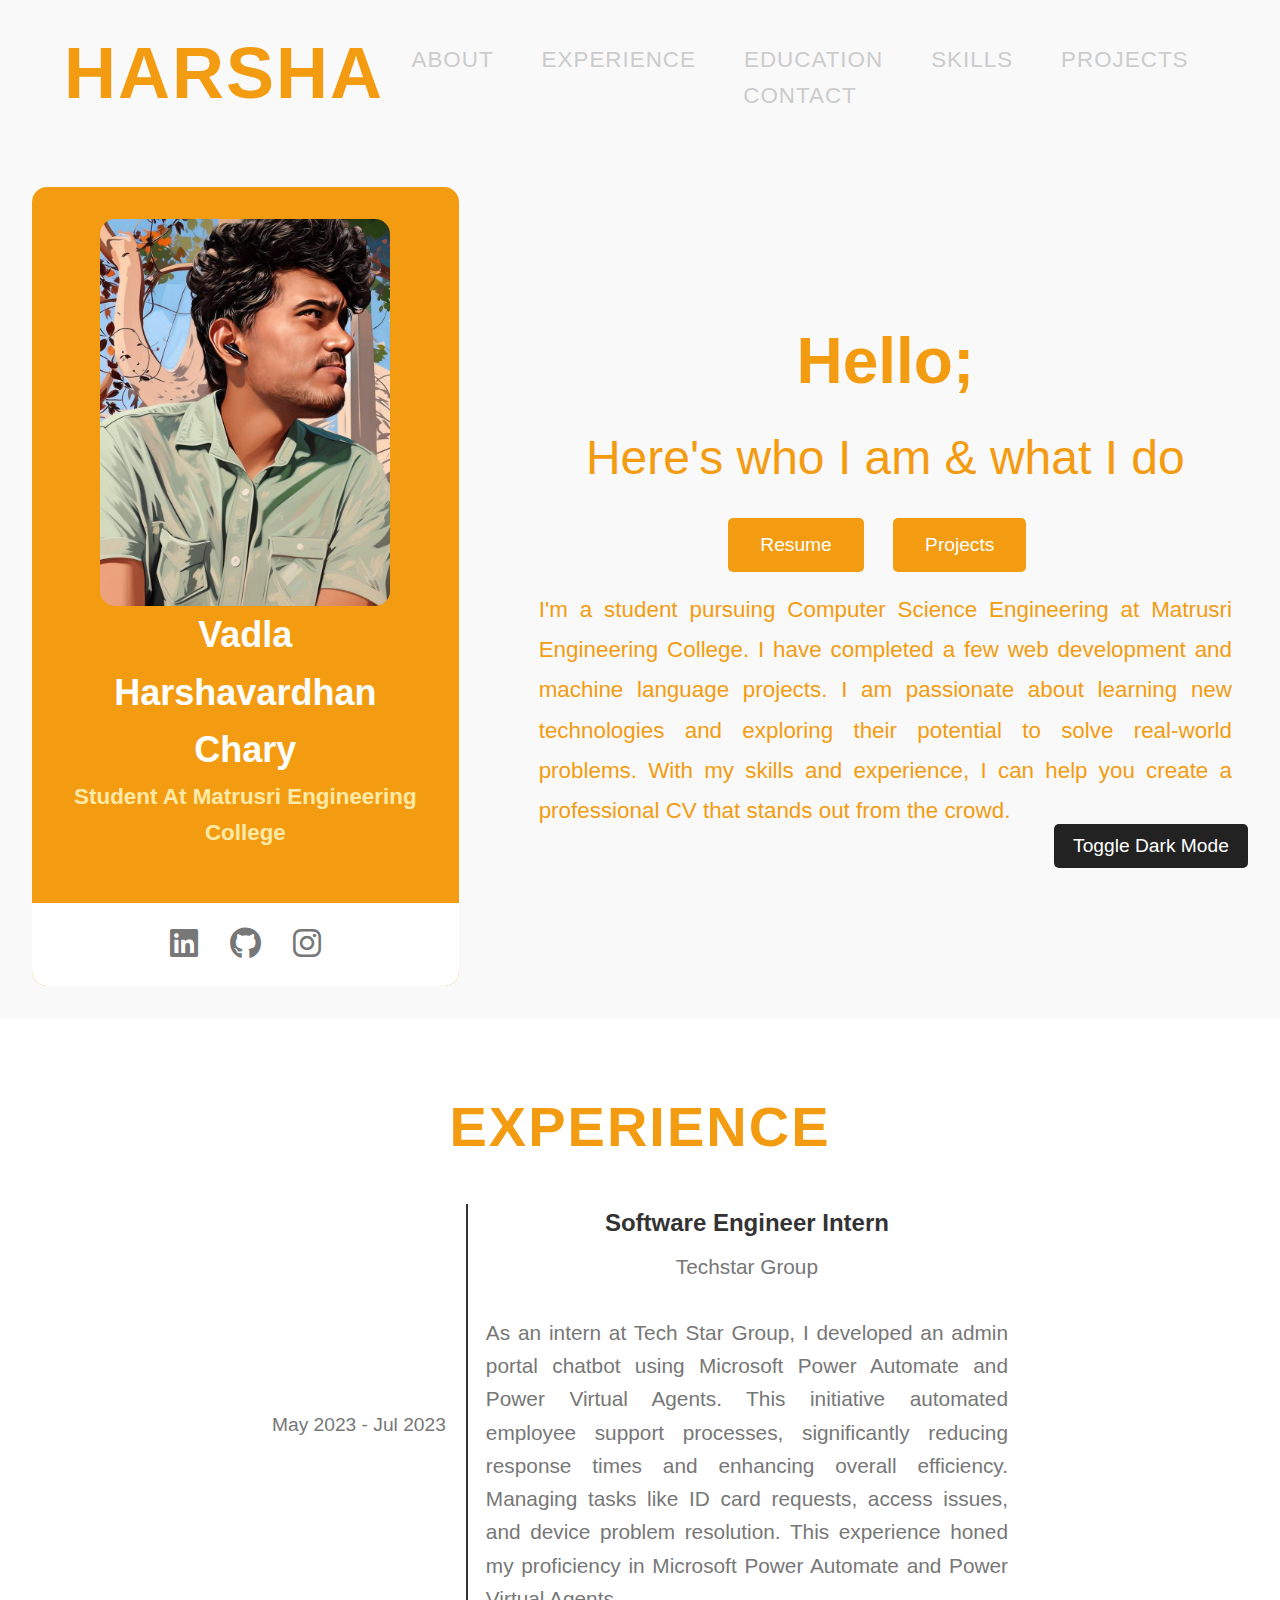
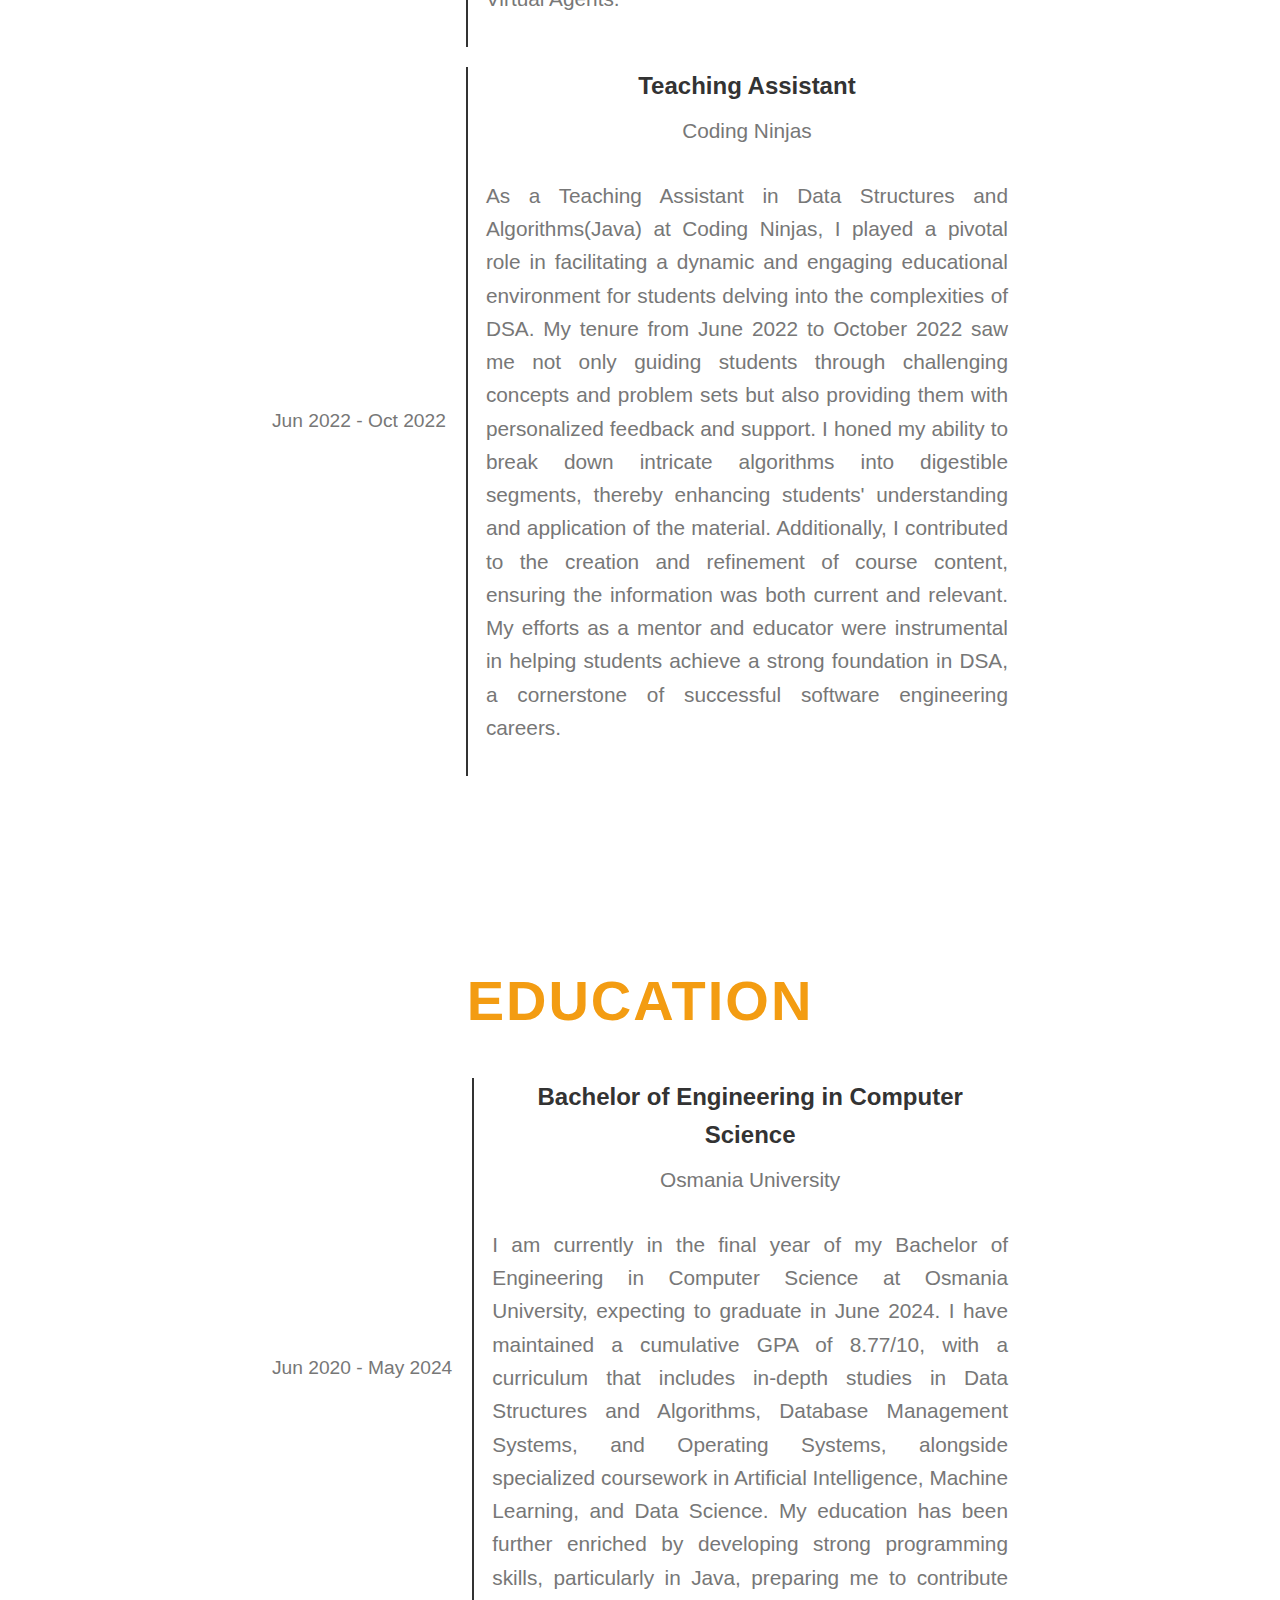
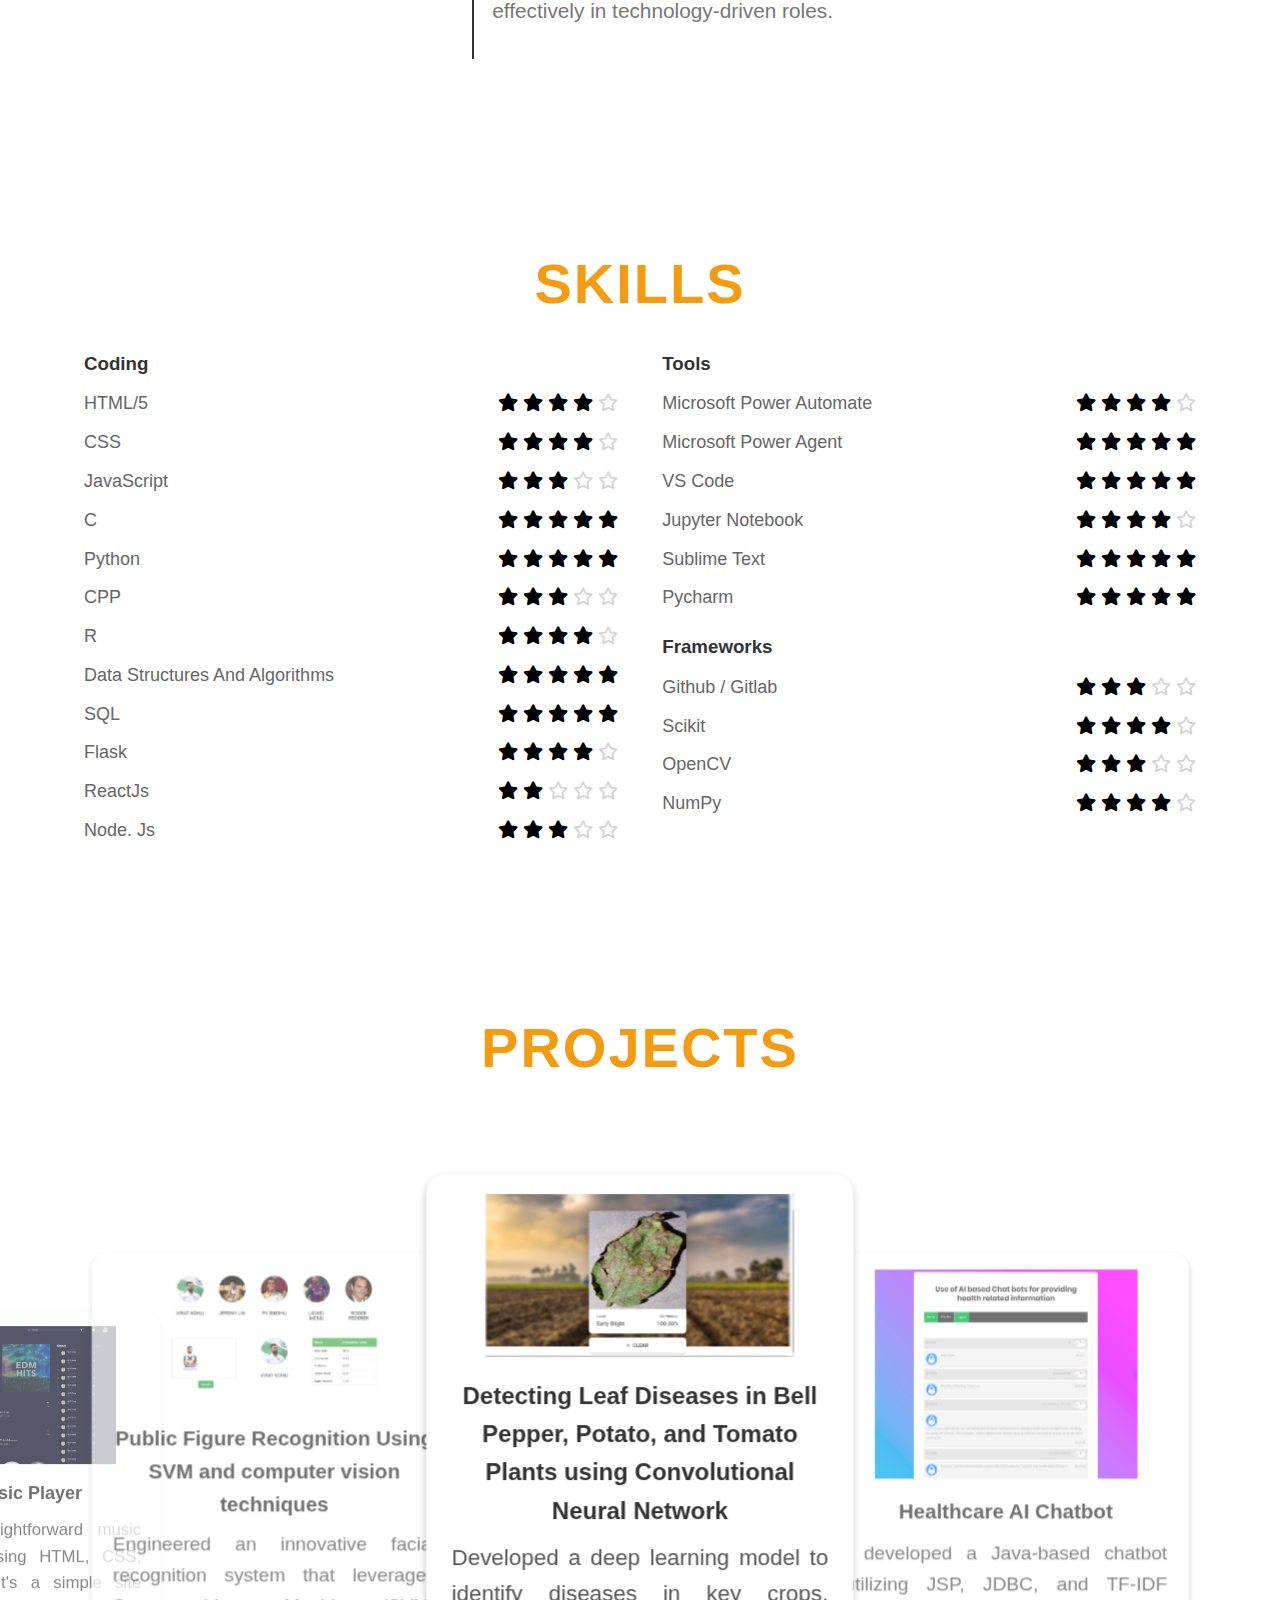
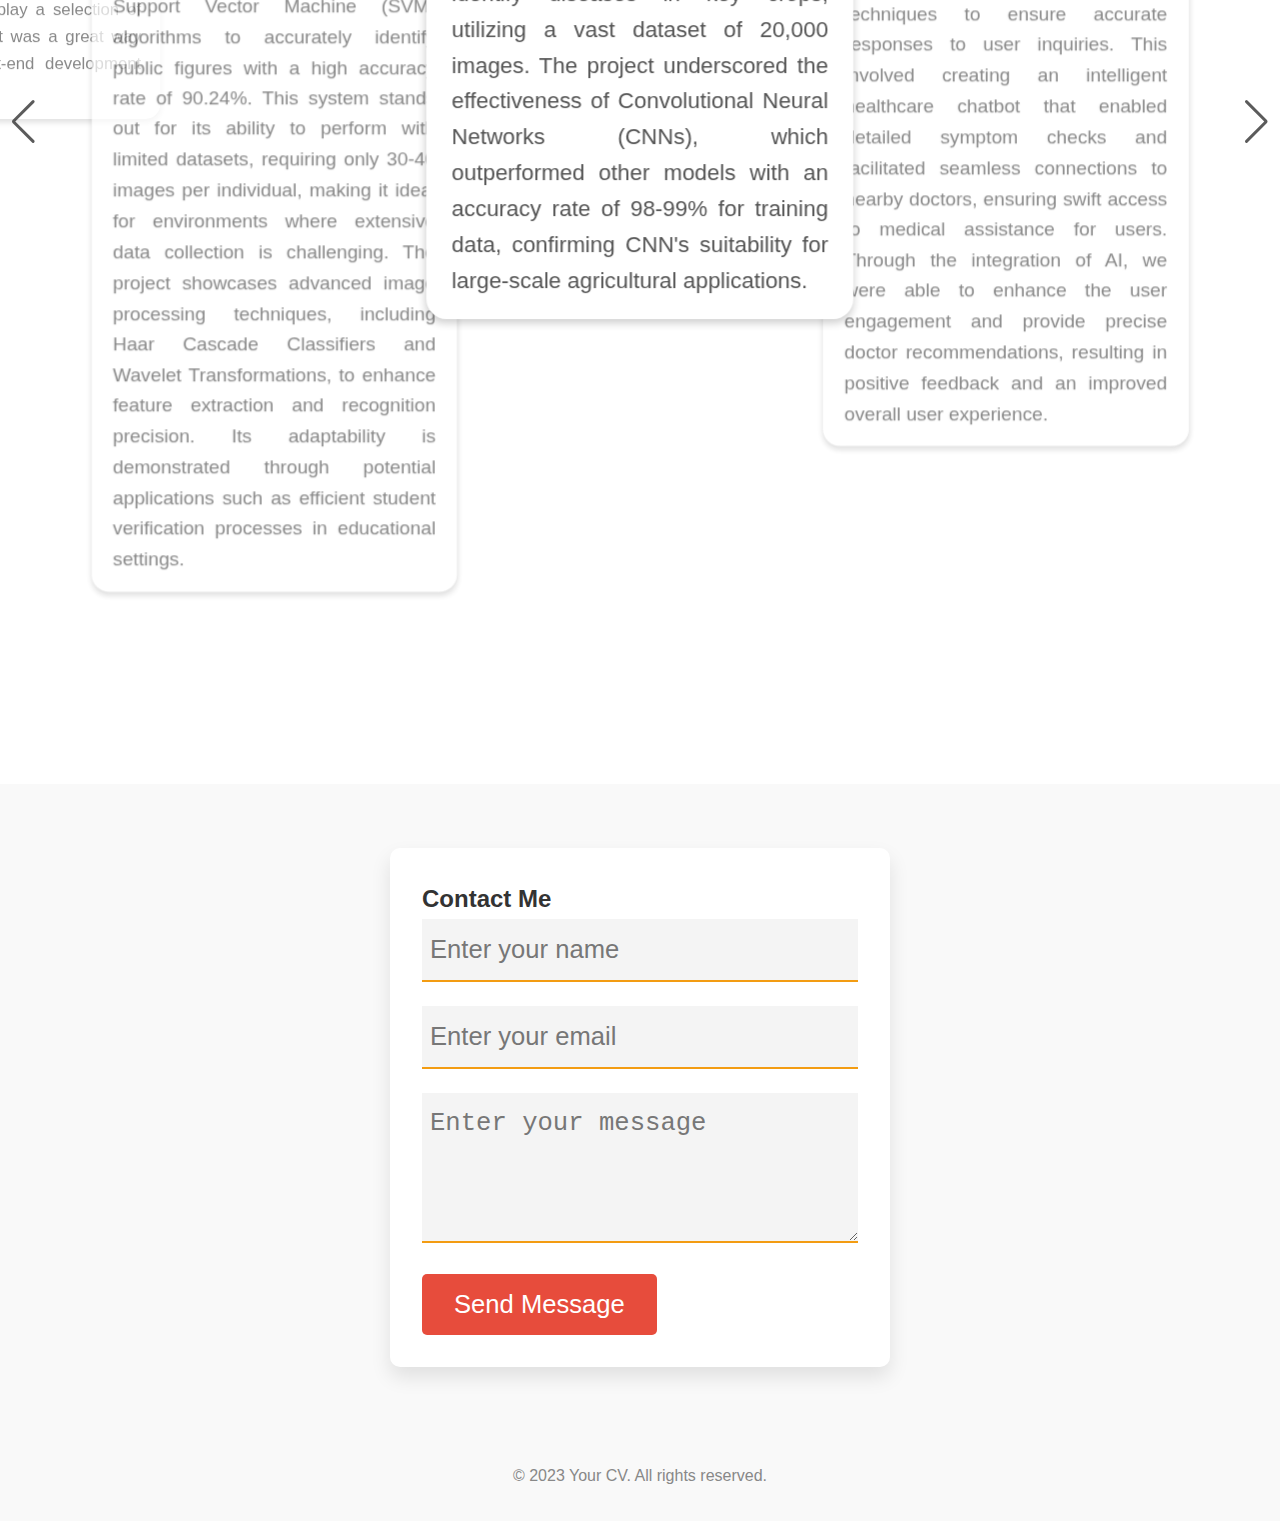
==== commit 94b0b77b: "Update index.html" ====
--- a/index.html
+++ b/index.html
@@ -411,14 +411,14 @@
             <!-- Slides -->
             <div class="swiper-slide">
                 <div class="project-card">
-                    <img src="project1.png" alt="Project 1">
+                    <img src="Project1.png" alt="Project 1">
                     <h3>Public Figure Recognition Using SVM and computer vision techniques</h3>
                     <p>Engineered an innovative facial recognition system that leverages Support Vector Machine (SVM) algorithms to accurately identify public figures with a high accuracy rate of 90.24%. This system stands out for its ability to perform with limited datasets, requiring only 30-40 images per individual, making it ideal for environments where extensive data collection is challenging. The project showcases advanced image processing techniques, including Haar Cascade Classifiers and Wavelet Transformations, to enhance feature extraction and recognition precision. Its adaptability is demonstrated through potential applications such as efficient student verification processes in educational settings.</p>
                 </div>
             </div>
             <div class="swiper-slide">
                 <div class="project-card">
-                    <img src="project2.png" alt="Project 2">
+                    <img src="Project2.png" alt="Project 2">
                     <h3>Detecting Leaf Diseases in Bell Pepper, Potato, and
                         Tomato Plants using Convolutional Neural Network</h3>
                     <p>Developed a deep learning model to identify diseases in key crops, utilizing a vast dataset of 20,000 images. The project underscored the effectiveness of Convolutional Neural Networks (CNNs), which outperformed other models with an accuracy rate of 98-99% for training data, confirming CNN's suitability for large-scale agricultural applications.</p>
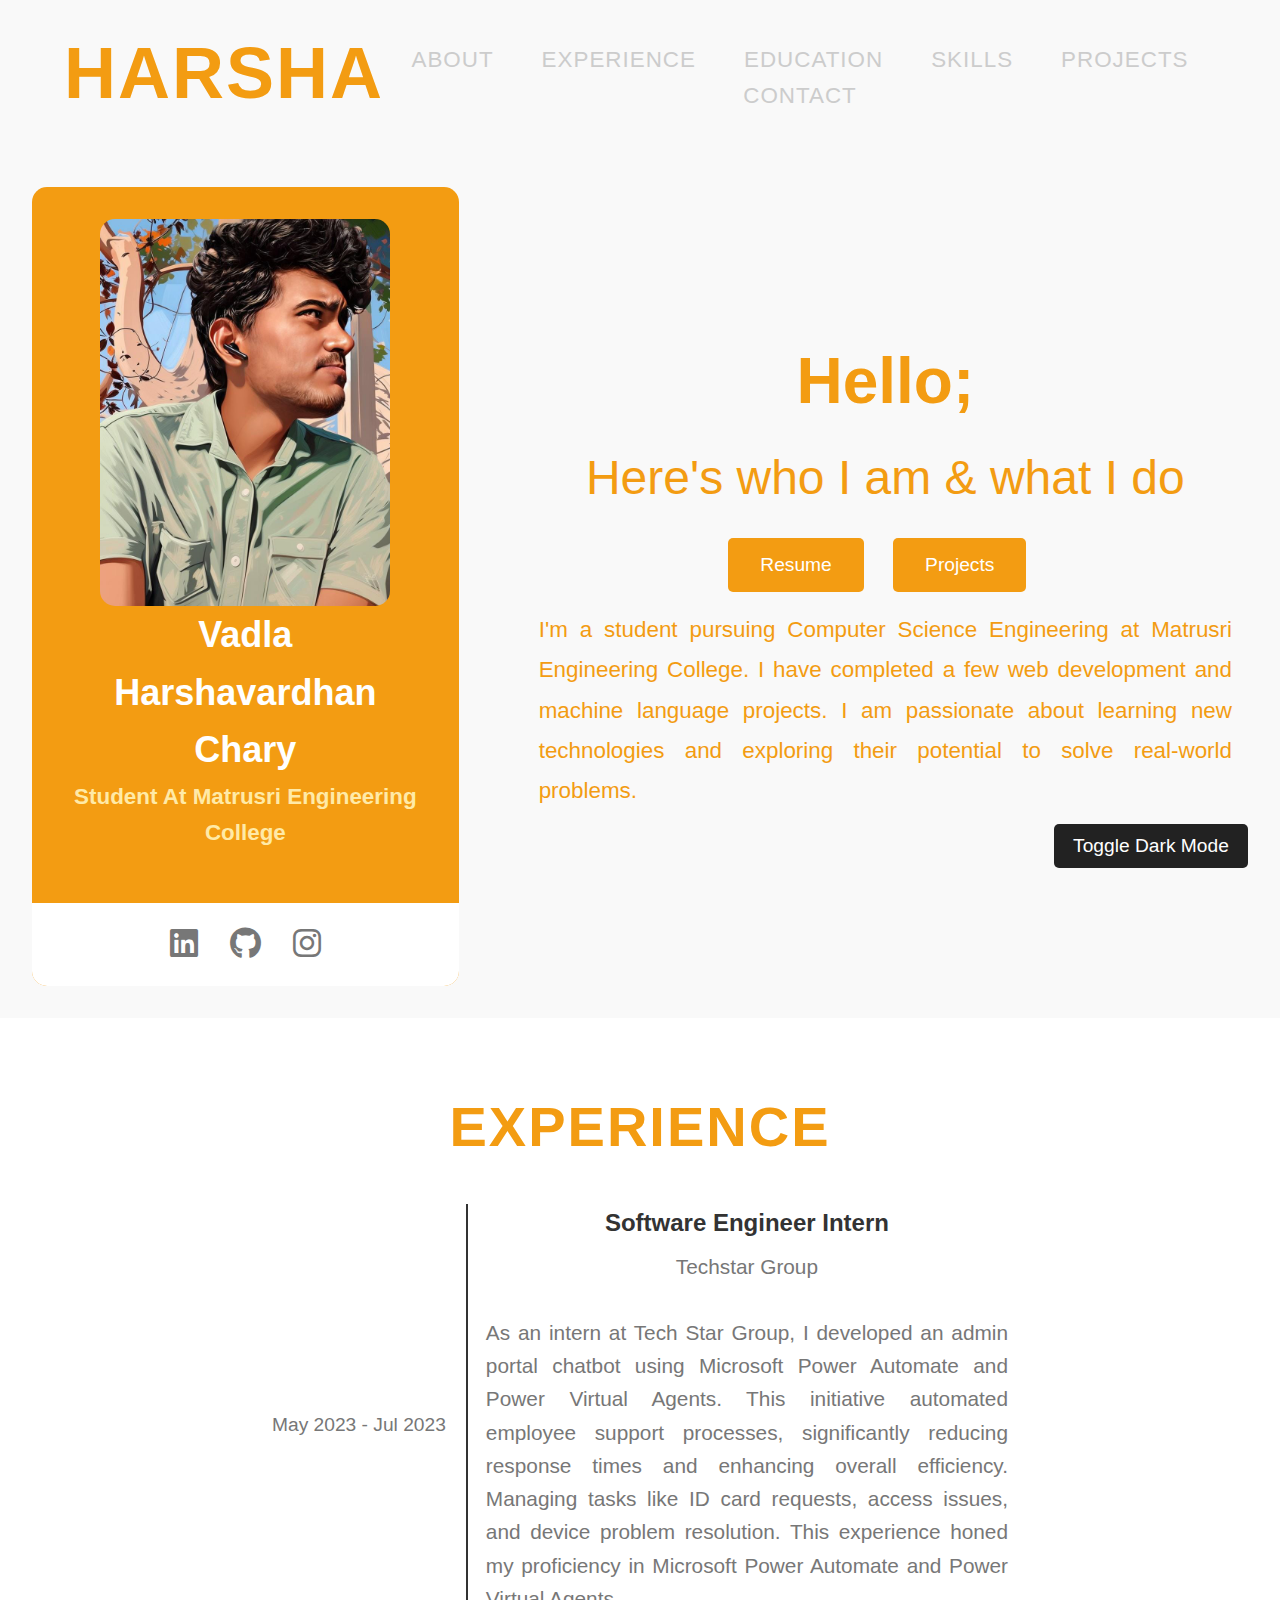
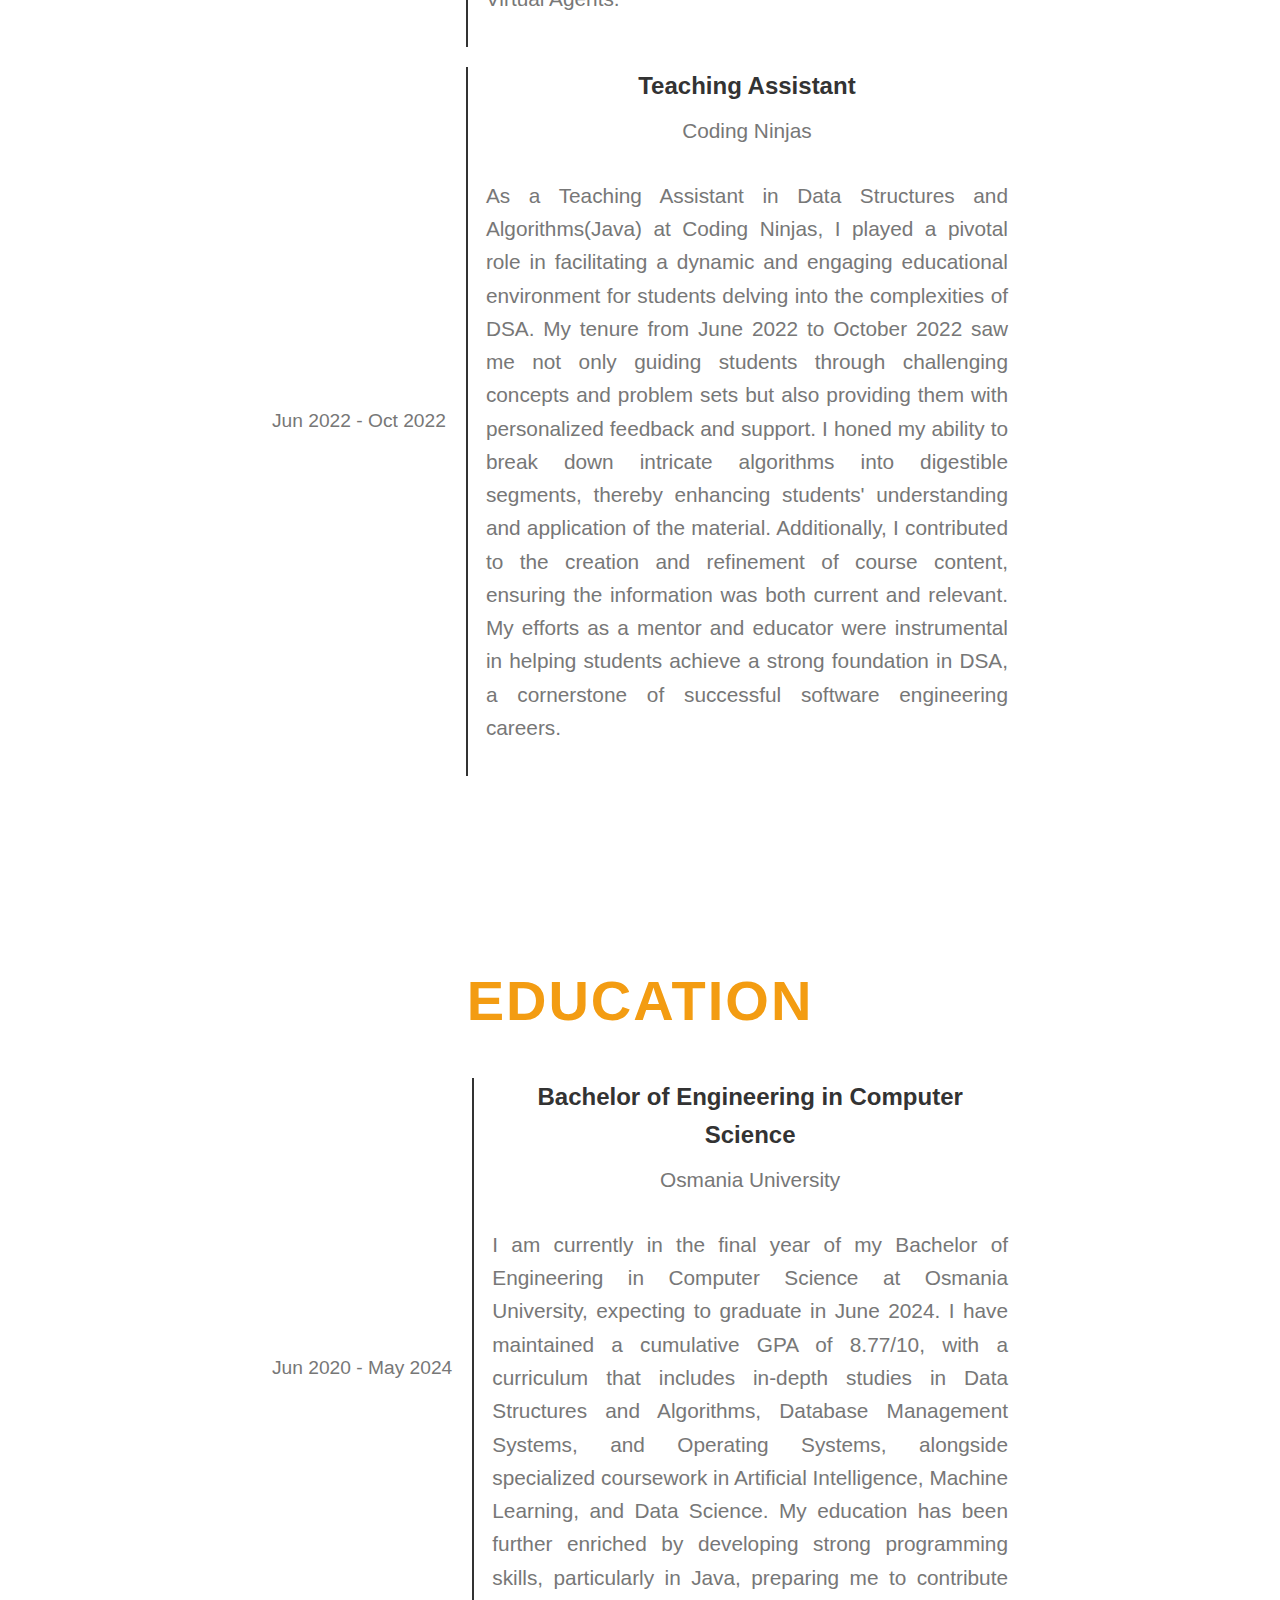
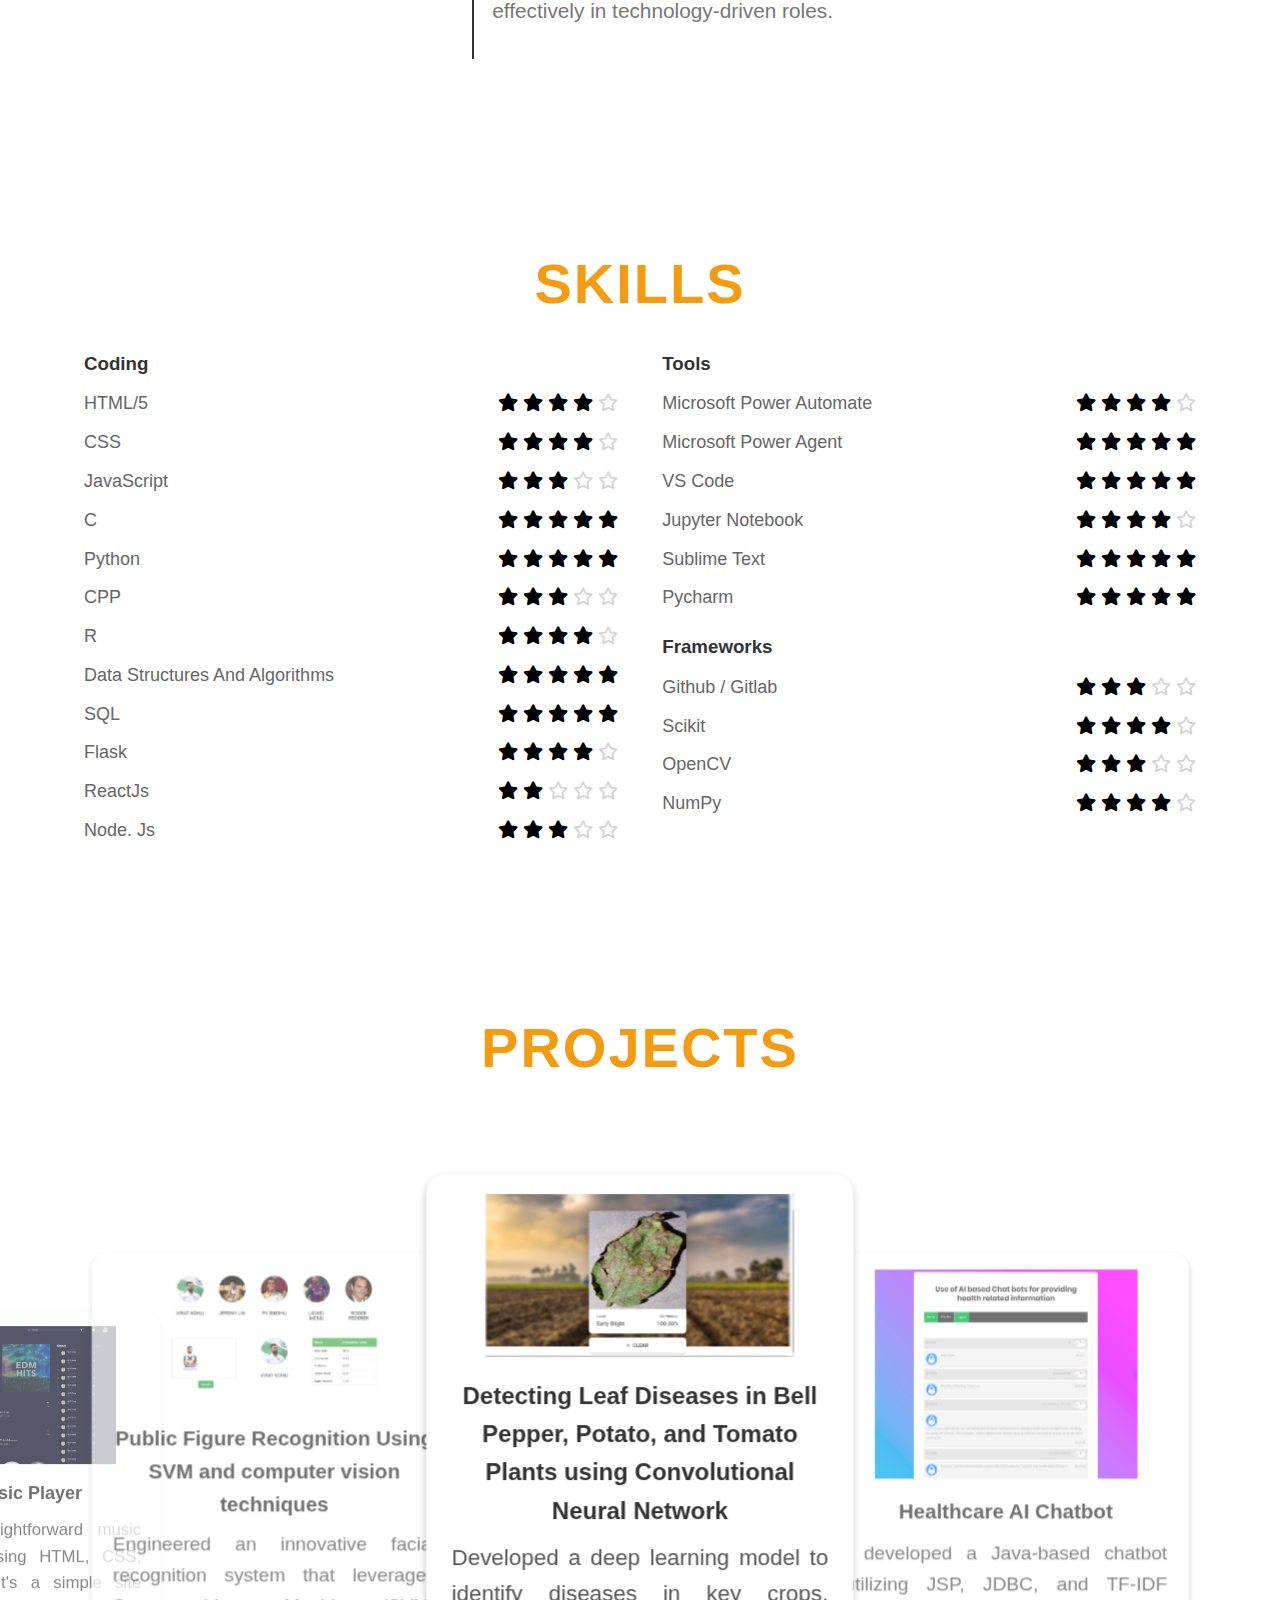
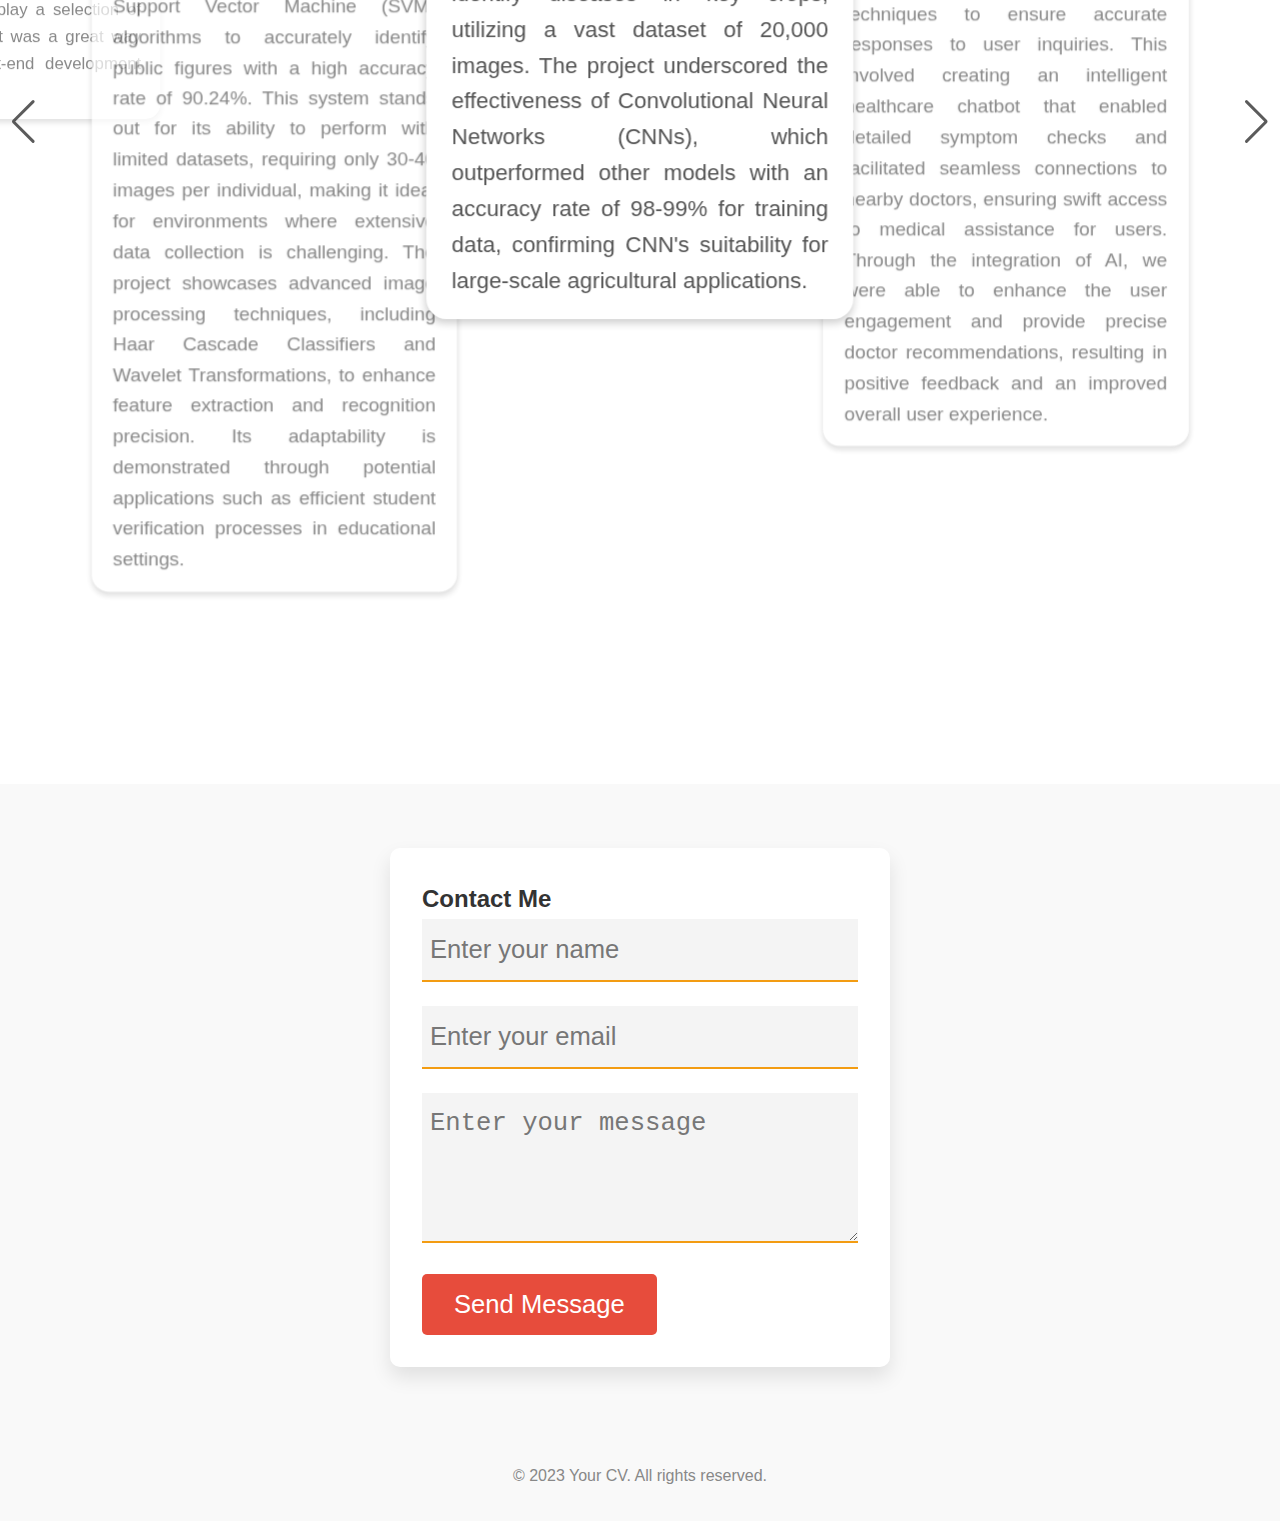
==== commit 828943a5: "Update index.html" ====
--- a/index.html
+++ b/index.html
@@ -59,18 +59,18 @@
             </div>
             <div class="social-icons">
                 <!-- Social media icons and links -->
-                <a href="https://www.linkedin.com/your-profile" target="_blank" class="social-icon"><i class="fab fa-linkedin"></i></a>
-                <a href="https://github.com/your-username" target="_blank" class="social-icon"><i class="fab fa-github"></i></a>
-                <a href="https://www.instagram.com/your-username" target="_blank" class="social-icon"><i class="fab fa-instagram"></i></a>
-            </div>
-        </div>
-        <div class="about-right">
+                <a href="https://www.linkedin.com/in/harshavc/" target="_blank" class="social-icon"><i class="fab fa-linkedin"></i></a>
+                <a href="https://github.com/harsha230" target="_blank" class="social-icon"><i class="fab fa-github"></i></a>
+                <a href="https://www.instagram.com/harshavc_23/" target="_blank" class="social-icon"><i class="fab fa-instagram"></i></a>
+            </div>
+        </div>
+        <div class="about-right" id="about">
             <div class="greeting">
                 <h1>Hello;</h1>
                 <p>Here's who I am & what I do</p>
                 <button class="resume-button" onclick="redirectToResume()">Resume</button>
                 <button class="projects-button" onclick="scrollToProjects()">Projects</button>
-                <p class="description">I'm a student pursuing Computer Science Engineering at Matrusri Engineering College. I have completed a few web development and machine language projects. I am passionate about learning new technologies and exploring their potential to solve real-world problems. With my skills and experience, I can help you create a professional CV that stands out from the crowd.</p>
+                <p class="description">I'm a student pursuing Computer Science Engineering at Matrusri Engineering College. I have completed a few web development and machine language projects. I am passionate about learning new technologies and exploring their potential to solve real-world problems.</p>
             </div>
         </div>
     </div>
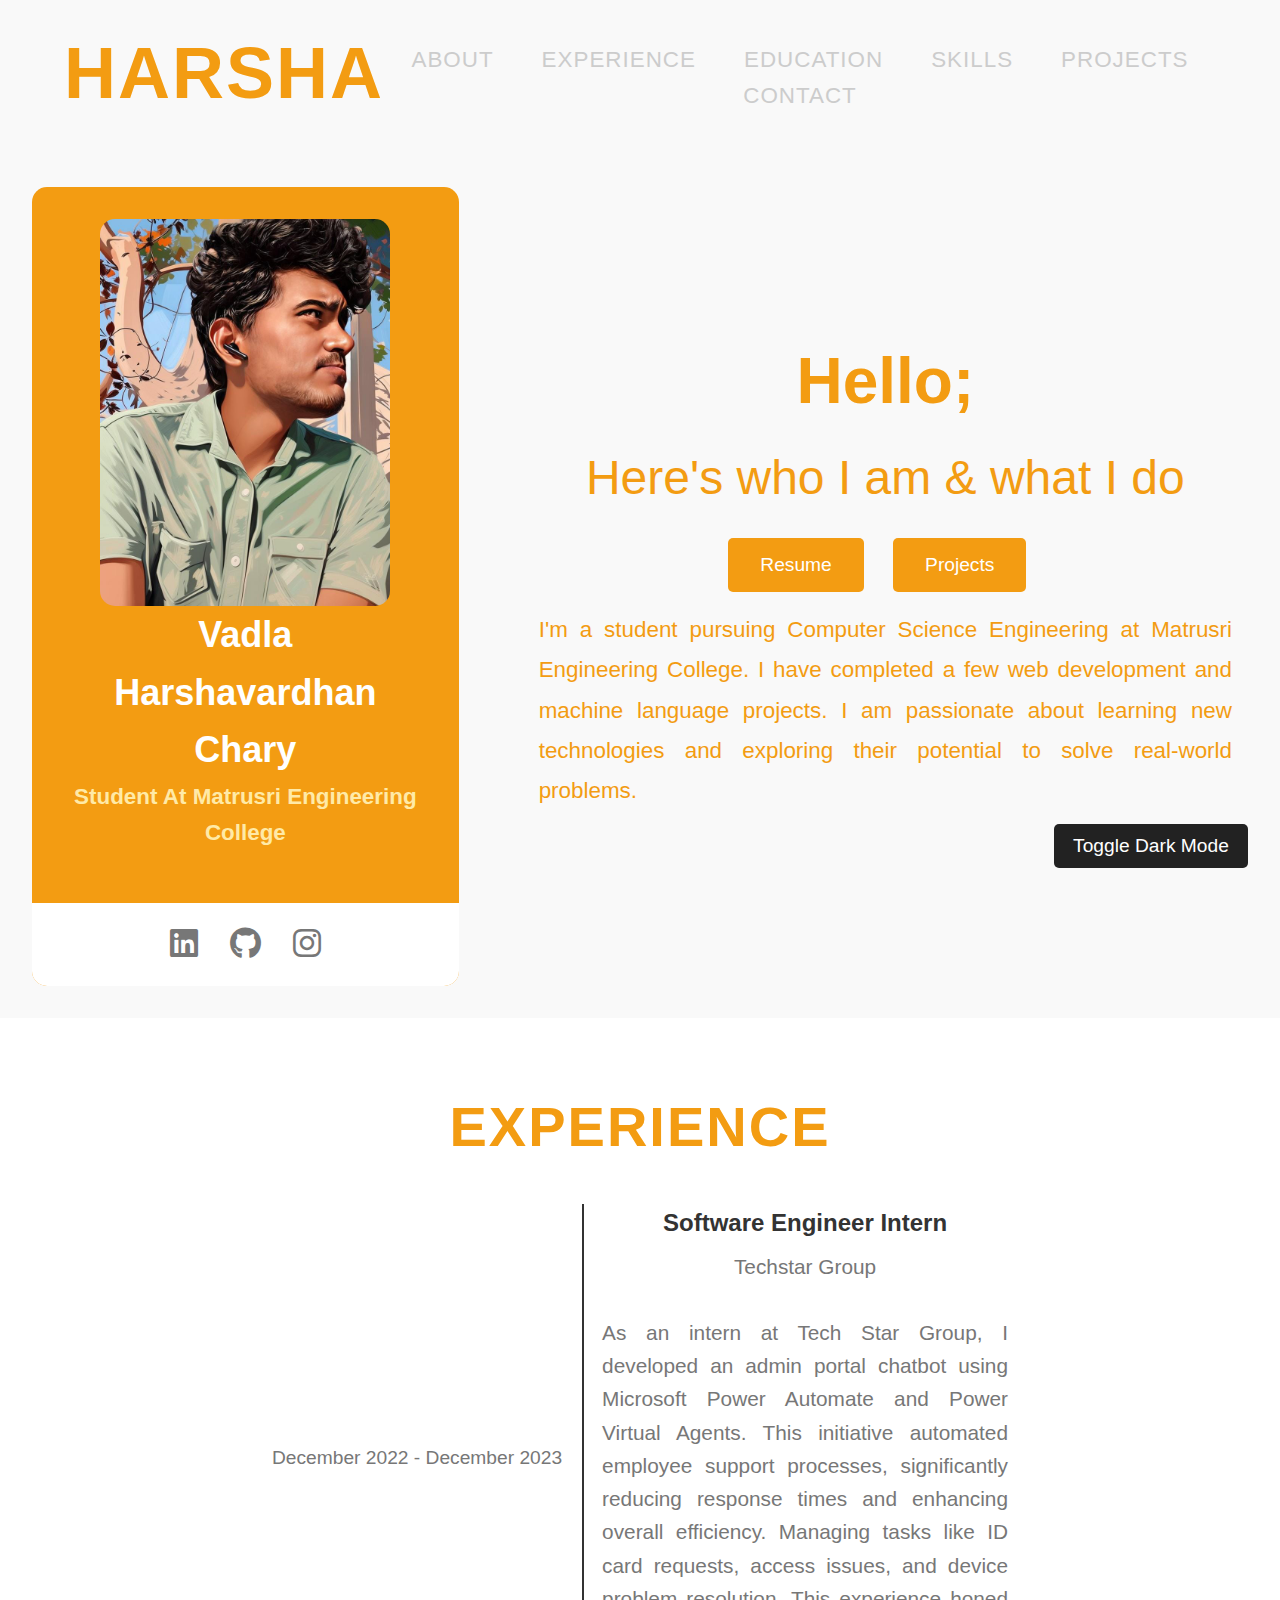
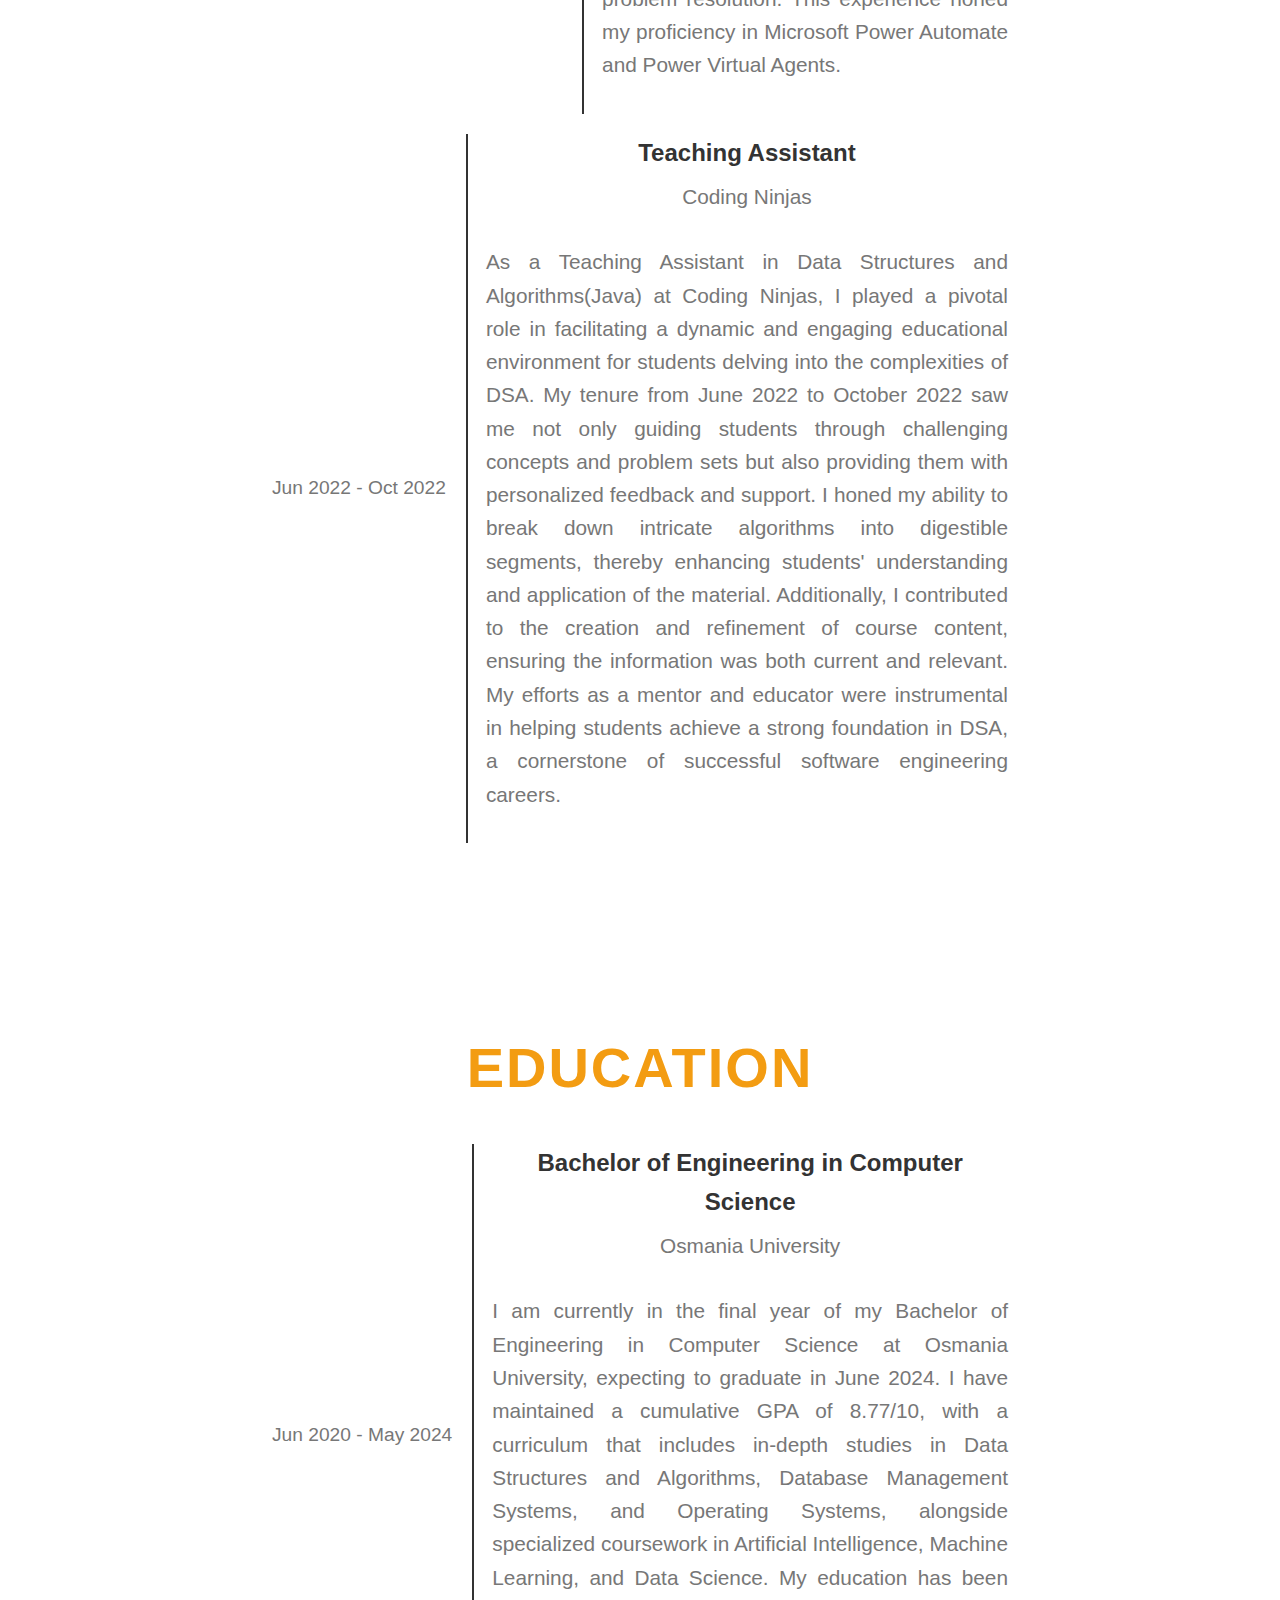
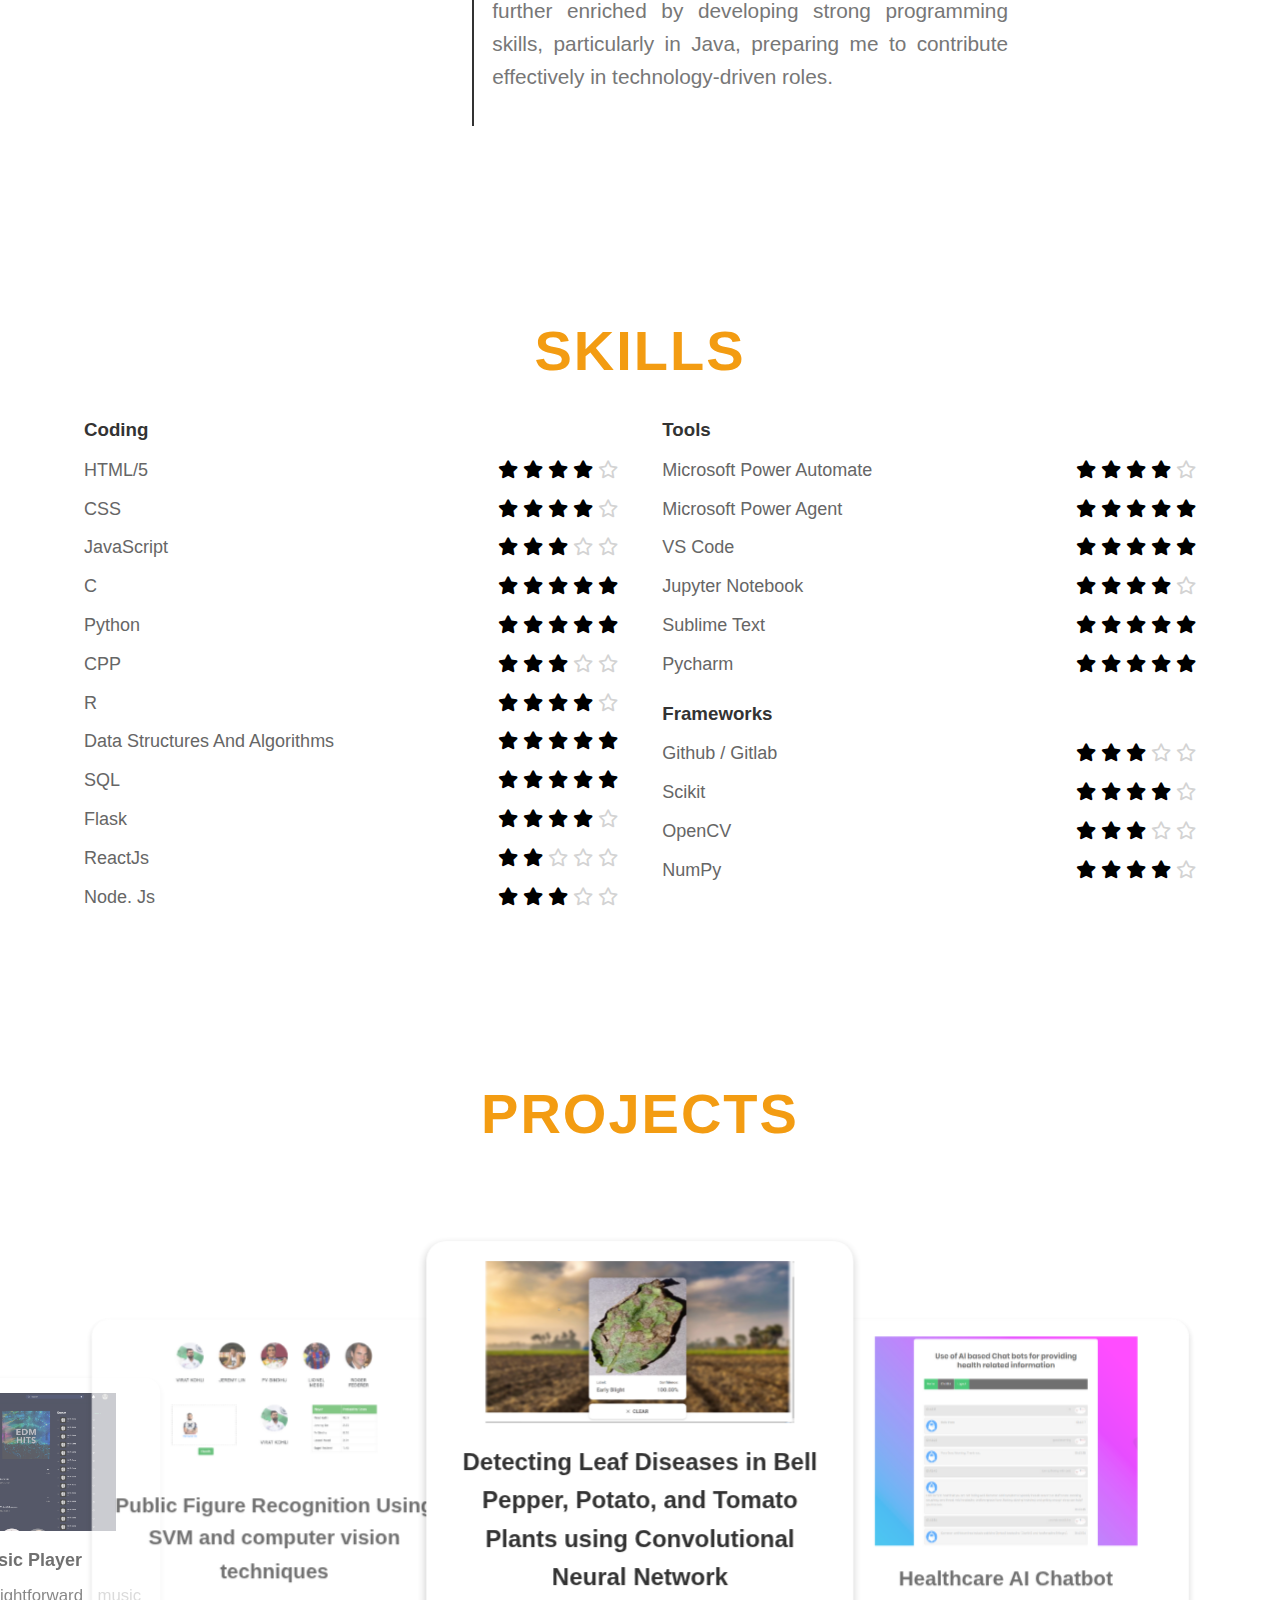
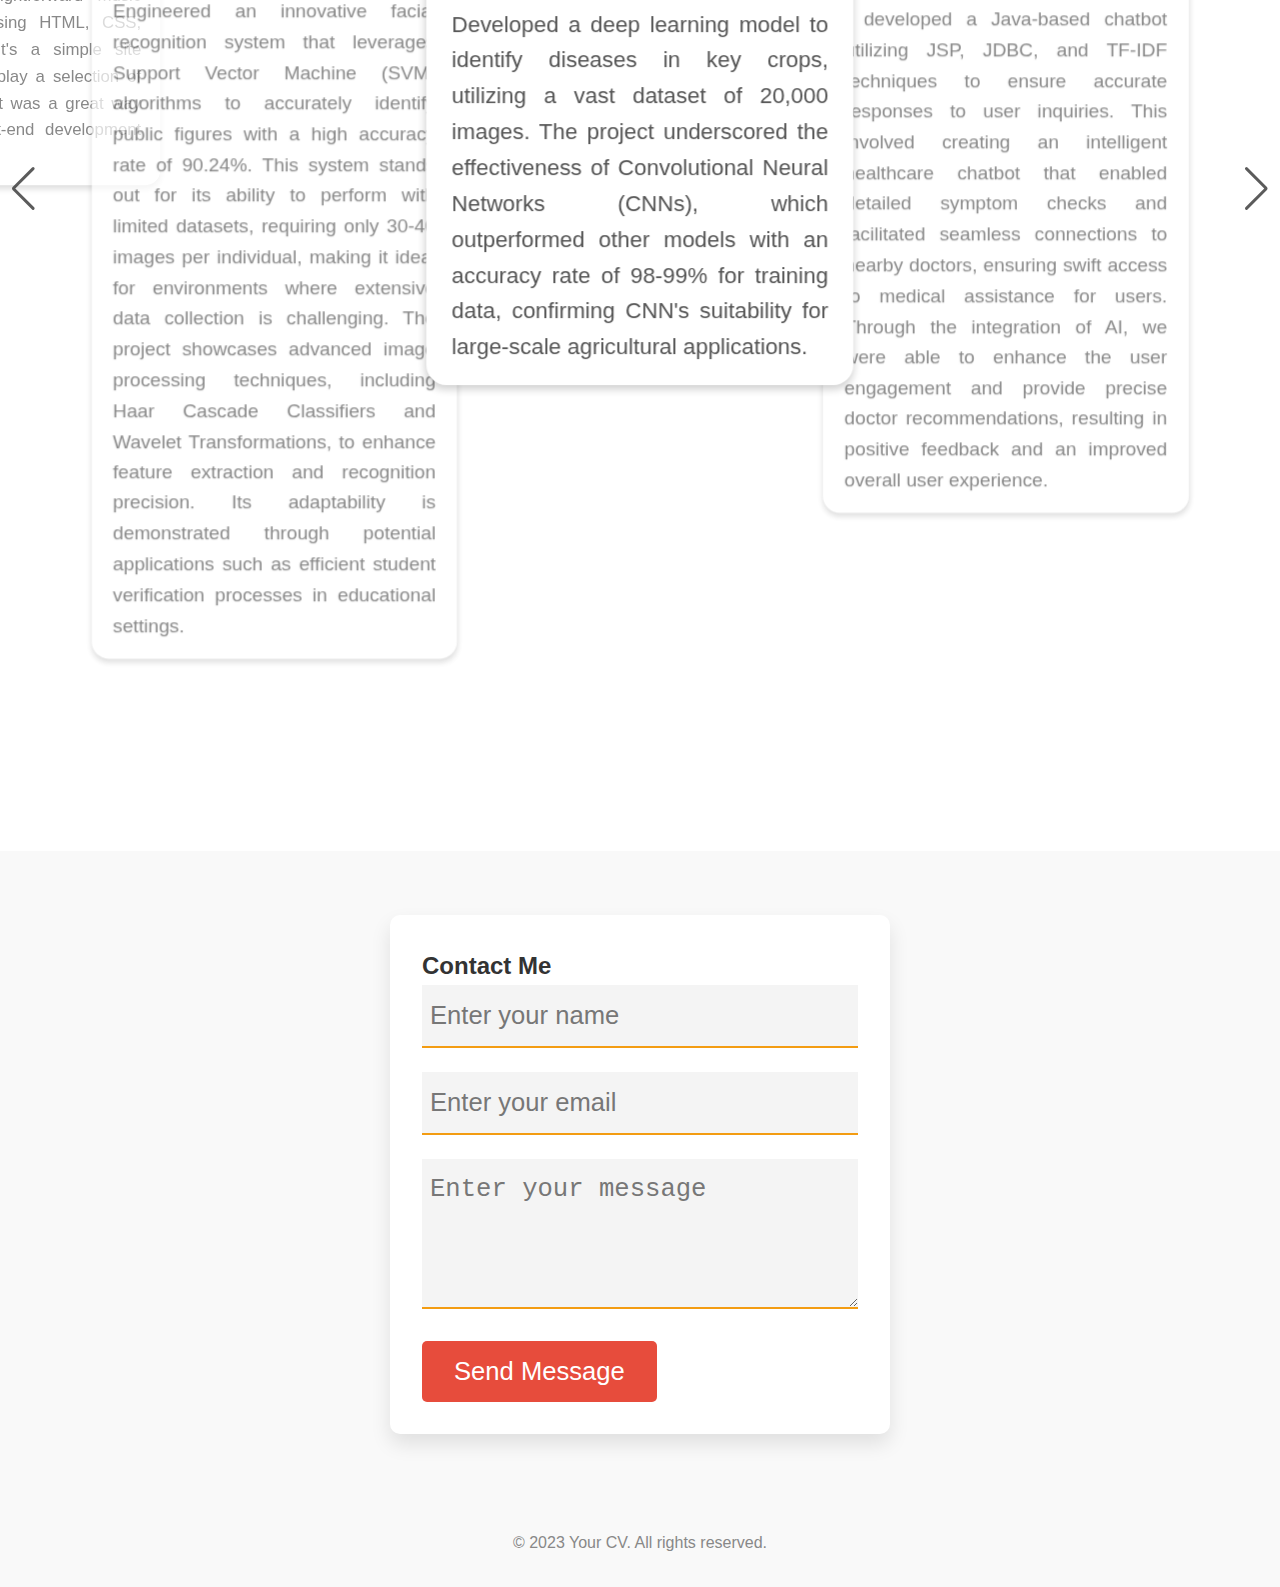
==== commit 8740254b: "Update index.html" ====
--- a/index.html
+++ b/index.html
@@ -19,7 +19,7 @@
 <body>
 
     
-    <header class="header" id="about">
+    <header class="header" >
         <div class="top-layer">
             <div class="name">
                 <h1>HARSHA</h1>
@@ -84,7 +84,7 @@
     <div class="timeline">
       <!-- Timeline Item 1 -->
       <div class="timeline-item">
-        <span class="job-duration">May 2023 - Jul 2023</span>
+        <span class="job-duration">December 2022 - December 2023</span>
         <div class="timeline-content">
           <h3 class="job-title">Software Engineer Intern</h3>
           <p class="company-name">Techstar Group</p>
